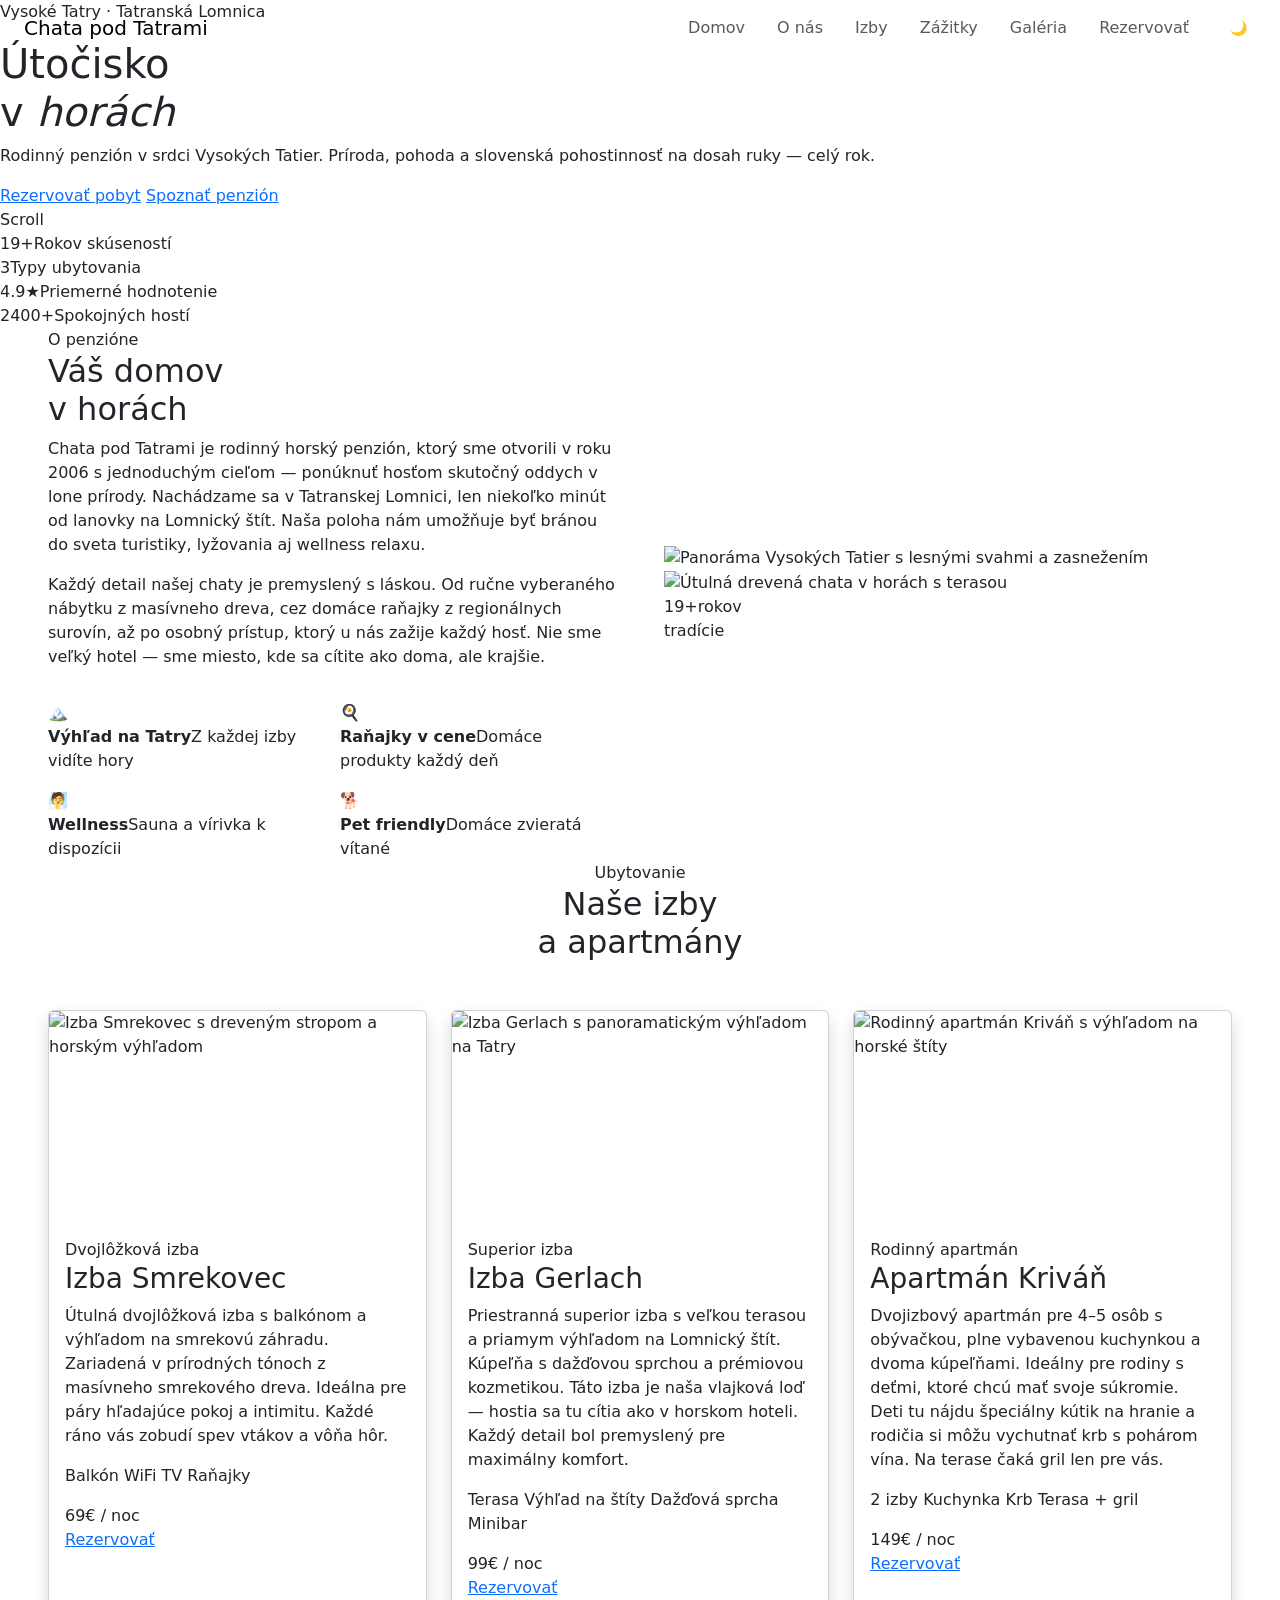
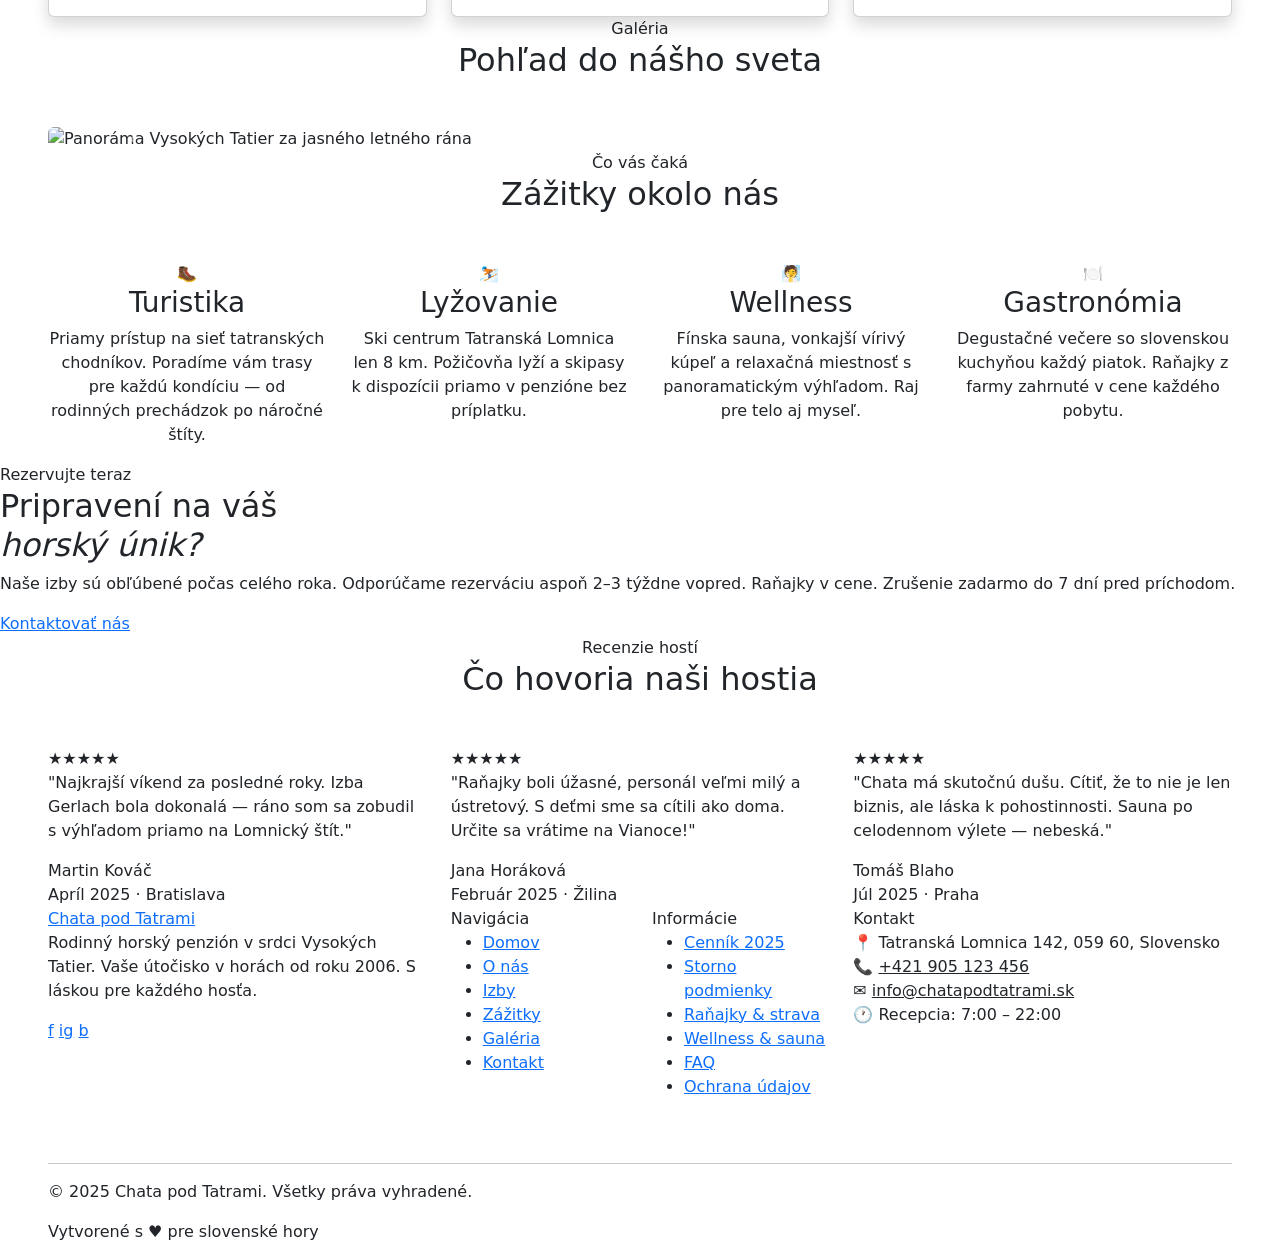
==== index.html @ e2a48be5 "Add files via upload" ====
<!DOCTYPE html>
<html lang="sk">
<head>
  <meta charset="UTF-8">
  <meta name="viewport" content="width=device-width, initial-scale=1.0">
  <meta name="description" content="Chata pod Tatrami — rodinný horský penzión v Tatranskej Lomnici. Ubytovanie, wellness a nezabudnuteľné zážitky v Vysokých Tatrách.">
  <title>Chata pod Tatrami — Horský penzión</title>

  <!-- Bootstrap 5 -->
  <link href="https://cdn.jsdelivr.net/npm/bootstrap@5.3.3/dist/css/bootstrap.min.css" rel="stylesheet">
  <!-- Google Fonts -->
  <link href="https://fonts.googleapis.com/css2?family=Cormorant+Garamond:ital,wght@0,300;0,400;0,600;1,300;1,400&family=Jost:wght@300;400;500&display=swap" rel="stylesheet">
  <!-- Custom CSS -->
  <link rel="stylesheet" href="assets/css/style.css">
</head>
<body>

<!-- ========== NAVBAR ========== -->
<nav class="navbar navbar-expand-lg fixed-top custom-navbar">
  <div class="container-fluid px-4">
    <a class="navbar-brand nav-logo" href="index.html">Chata <span>pod Tatrami</span></a>
    <button class="navbar-toggler border-0" type="button" data-bs-toggle="collapse" data-bs-target="#mainNav" aria-controls="mainNav" aria-expanded="false" aria-label="Prepnúť navigáciu">
      <span class="navbar-toggler-icon"></span>
    </button>
    <div class="collapse navbar-collapse" id="mainNav">
      <ul class="navbar-nav ms-auto align-items-lg-center gap-lg-3">
        <li class="nav-item"><a class="nav-link" href="index.html">Domov</a></li>
        <li class="nav-item"><a class="nav-link" href="o-nas.html">O nás</a></li>
        <li class="nav-item"><a class="nav-link" href="index.html#izby">Izby</a></li>
        <li class="nav-item"><a class="nav-link" href="index.html#zazitky">Zážitky</a></li>
        <li class="nav-item"><a class="nav-link" href="index.html#galeria">Galéria</a></li>
        <li class="nav-item"><a class="nav-link nav-cta" href="kontakt.html">Rezervovať</a></li>
        <!-- Dark mode toggle -->
        <li class="nav-item">
          <button class="btn btn-sm dark-toggle ms-2" id="darkModeBtn" aria-label="Prepnúť tmavý režim">🌙</button>
        </li>
      </ul>
    </div>
  </div>
</nav>

<!-- ========== HERO ========== -->
<header class="hero" id="domov">
  <div class="hero-bg"></div>
  <div class="hero-content">
    <p class="hero-eyebrow">Vysoké Tatry · Tatranská Lomnica</p>
    <h1>Útočisko<br>v <em>horách</em></h1>
    <p class="hero-desc">Rodinný penzión v srdci Vysokých Tatier. Príroda, pohoda a slovenská pohostinnosť na dosah ruky — celý rok.</p>
    <div class="hero-buttons">
      <a href="kontakt.html" class="btn-primary">Rezervovať pobyt</a>
      <a href="o-nas.html" class="btn-outline">Spoznať penzión</a>
    </div>
  </div>
  <div class="hero-scroll-indicator">
    <div class="scroll-line"></div>
    <span>Scroll</span>
  </div>
</header>

<!-- ========== STATS STRIP ========== -->
<div class="stats-strip">
  <div class="stat-item"><span class="stat-number">19+</span><span class="stat-label">Rokov skúseností</span></div>
  <div class="stat-item"><span class="stat-number">3</span><span class="stat-label">Typy ubytovania</span></div>
  <div class="stat-item"><span class="stat-number">4.9★</span><span class="stat-label">Priemerné hodnotenie</span></div>
  <div class="stat-item"><span class="stat-number">2400+</span><span class="stat-label">Spokojných hostí</span></div>
</div>

<!-- ========== O TÉME ========== -->
<section class="section" id="o-nas">
  <div class="container-fluid px-lg-5">
    <div class="row align-items-center g-5">
      <div class="col-12 col-md-6">
        <div class="about-text">
          <span class="section-tag">O penzióne</span>
          <h2 class="section-title">Váš domov<br>v horách</h2>
          <p>Chata pod Tatrami je rodinný horský penzión, ktorý sme otvorili v roku 2006 s jednoduchým cieľom — ponúknuť hosťom skutočný oddych v lone prírody. Nachádzame sa v Tatranskej Lomnici, len niekoľko minút od lanovky na Lomnický štít. Naša poloha nám umožňuje byť bránou do sveta turistiky, lyžovania aj wellness relaxu.</p>
          <p>Každý detail našej chaty je premyslený s láskou. Od ručne vyberaného nábytku z masívneho dreva, cez domáce raňajky z regionálnych surovín, až po osobný prístup, ktorý u nás zažije každý hosť. Nie sme veľký hotel — sme miesto, kde sa cítite ako doma, ale krajšie.</p>
          <div class="about-features row g-3 mt-2">
            <div class="col-6">
              <div class="feature-item">
                <div class="feature-icon">🏔️</div>
                <div class="feature-label"><strong>Výhľad na Tatry</strong>Z každej izby vidíte hory</div>
              </div>
            </div>
            <div class="col-6">
              <div class="feature-item">
                <div class="feature-icon">🍳</div>
                <div class="feature-label"><strong>Raňajky v cene</strong>Domáce produkty každý deň</div>
              </div>
            </div>
            <div class="col-6">
              <div class="feature-item">
                <div class="feature-icon">🧖</div>
                <div class="feature-label"><strong>Wellness</strong>Sauna a vírivka k dispozícii</div>
              </div>
            </div>
            <div class="col-6">
              <div class="feature-item">
                <div class="feature-icon">🐕</div>
                <div class="feature-label"><strong>Pet friendly</strong>Domáce zvieratá vítané</div>
              </div>
            </div>
          </div>
        </div>
      </div>
      <div class="col-12 col-md-6">
        <div class="about-images">
          <img class="img-main" src="https://images.unsplash.com/photo-1476514525535-07fb3b4ae5f1?w=800&q=80" alt="Panoráma Vysokých Tatier s lesnými svahmi a zasnežením">
          <img class="img-accent" src="https://images.unsplash.com/photo-1520250497591-112f2f40a3f4?w=500&q=80" alt="Útulná drevená chata v horách s terasou">
          <div class="img-badge"><span class="badge-num">19+</span><span class="badge-text">rokov<br>tradície</span></div>
        </div>
      </div>
    </div>
  </div>
</section>

<!-- ========== KARTY — IZBY (Bootstrap Grid + ratio-16x9) ========== -->
<section class="section bg-cream" id="izby">
  <div class="container-fluid px-lg-5">
    <div class="rooms-header text-center mb-5">
      <span class="section-tag">Ubytovanie</span>
      <h2 class="section-title">Naše izby<br>a apartmány</h2>
    </div>
    <div class="row g-4">

      <!-- Karta 1 -->
      <div class="col-12 col-md-6 col-lg-4">
        <div class="card room-card shadow h-100">
          <div class="ratio ratio-16x9">
            <img src="https://images.unsplash.com/photo-1470770903676-69b98201ea1c?w=800&q=80" class="card-img-top object-fit-cover" alt="Izba Smrekovec s dreveným stropom a horským výhľadom">
          </div>
          <div class="card-body room-info">
            <span class="room-type">Dvojlôžková izba</span>
            <h3 class="room-name">Izba Smrekovec</h3>
            <p class="card-text room-desc">Útulná dvojlôžková izba s balkónom a výhľadom na smrekovú záhradu. Zariadená v prírodných tónoch z masívneho smrekového dreva. Ideálna pre páry hľadajúce pokoj a intimitu. Každé ráno vás zobudí spev vtákov a vôňa hôr.</p>
            <div class="room-amenities mb-3">
              <span class="amenity-tag">Balkón</span>
              <span class="amenity-tag">WiFi</span>
              <span class="amenity-tag">TV</span>
              <span class="amenity-tag">Raňajky</span>
            </div>
            <div class="room-footer">
              <div class="room-price">69€ <span>/ noc</span></div>
              <a href="kontakt.html" class="room-btn">Rezervovať</a>
            </div>
          </div>
        </div>
      </div>

      <!-- Karta 2 -->
      <div class="col-12 col-md-6 col-lg-4">
        <div class="card room-card shadow h-100">
          <div class="ratio ratio-16x9">
            <img src="https://images.unsplash.com/photo-1455587734955-081b22074882?w=800&q=80" class="card-img-top object-fit-cover" alt="Izba Gerlach s panoramatickým výhľadom na Tatry">
          </div>
          <div class="card-body room-info">
            <span class="room-type">Superior izba</span>
            <h3 class="room-name">Izba Gerlach</h3>
            <p class="card-text room-desc">Priestranná superior izba s veľkou terasou a priamym výhľadom na Lomnický štít. Kúpeľňa s dažďovou sprchou a prémiovou kozmetikou. Táto izba je naša vlajková loď — hostia sa tu cítia ako v horskom hoteli. Každý detail bol premyslený pre maximálny komfort.</p>
            <div class="room-amenities mb-3">
              <span class="amenity-tag">Terasa</span>
              <span class="amenity-tag">Výhľad na štíty</span>
              <span class="amenity-tag">Dažďová sprcha</span>
              <span class="amenity-tag">Minibar</span>
            </div>
            <div class="room-footer">
              <div class="room-price">99€ <span>/ noc</span></div>
              <a href="kontakt.html" class="room-btn">Rezervovať</a>
            </div>
          </div>
        </div>
      </div>

      <!-- Karta 3 -->
      <div class="col-12 col-md-6 col-lg-4">
        <div class="card room-card shadow h-100">
          <div class="ratio ratio-16x9">
            <img src="https://images.unsplash.com/photo-1449158743715-0a90ebb6d2d8?w=800&q=80" class="card-img-top object-fit-cover" alt="Rodinný apartmán Kriváň s výhľadom na horské štíty">
          </div>
          <div class="card-body room-info">
            <span class="room-type">Rodinný apartmán</span>
            <h3 class="room-name">Apartmán Kriváň</h3>
            <p class="card-text room-desc">Dvojizbový apartmán pre 4–5 osôb s obývačkou, plne vybavenou kuchynkou a dvoma kúpeľňami. Ideálny pre rodiny s deťmi, ktoré chcú mať svoje súkromie. Deti tu nájdu špeciálny kútik na hranie a rodičia si môžu vychutnať krb s pohárom vína. Na terase čaká gril len pre vás.</p>
            <div class="room-amenities mb-3">
              <span class="amenity-tag">2 izby</span>
              <span class="amenity-tag">Kuchynka</span>
              <span class="amenity-tag">Krb</span>
              <span class="amenity-tag">Terasa + gril</span>
            </div>
            <div class="room-footer">
              <div class="room-price">149€ <span>/ noc</span></div>
              <a href="kontakt.html" class="room-btn">Rezervovať</a>
            </div>
          </div>
        </div>
      </div>

    </div>
  </div>
</section>

<!-- ========== CAROUSEL — GALÉRIA ========== -->
<section class="section bg-pine" id="galeria">
  <div class="container-fluid px-lg-5">
    <div class="text-center mb-5">
      <span class="section-tag" style="color:var(--gold);">Galéria</span>
      <h2 class="section-title" style="color:var(--cream);">Pohľad do nášho sveta</h2>
    </div>
    <div id="mainCarousel" class="carousel slide carousel-fade" data-bs-ride="carousel">
      <div class="carousel-indicators">
        <button type="button" data-bs-target="#mainCarousel" data-bs-slide-to="0" class="active" aria-current="true" aria-label="Snímka 1"></button>
        <button type="button" data-bs-target="#mainCarousel" data-bs-slide-to="1" aria-label="Snímka 2"></button>
        <button type="button" data-bs-target="#mainCarousel" data-bs-slide-to="2" aria-label="Snímka 3"></button>
        <button type="button" data-bs-target="#mainCarousel" data-bs-slide-to="3" aria-label="Snímka 4"></button>
        <button type="button" data-bs-target="#mainCarousel" data-bs-slide-to="4" aria-label="Snímka 5"></button>
      </div>
      <div class="carousel-inner rounded-2">
        <div class="carousel-item active">
          <img src="https://images.unsplash.com/photo-1476514525535-07fb3b4ae5f1?w=1400&q=85" class="d-block w-100 carousel-img" alt="Panoráma Vysokých Tatier za jasného letného rána">
          <div class="carousel-caption d-none d-md-block">
            <h5>Panoráma Vysokých Tatier</h5>
            <p>Výhľad priamo z nášho penziónu</p>
          </div>
        </div>
        <div class="carousel-item">
          <img src="https://images.unsplash.com/photo-1520250497591-112f2f40a3f4?w=1400&q=85" class="d-block w-100 carousel-img" alt="Útulná horská chata s drevenou terasou a výhľadom">
          <div class="carousel-caption d-none d-md-block">
            <h5>Naše izby</h5>
            <p>Každá izba je originál</p>
          </div>
        </div>
        <div class="carousel-item">
          <img src="https://images.unsplash.com/photo-1414235077428-338989a2e8c0?w=1400&q=85" class="d-block w-100 carousel-img" alt="Domáce raňajky z čerstvých regionálnych surovín">
          <div class="carousel-caption d-none d-md-block">
            <h5>Domáca kuchyňa</h5>
            <p>Raňajky z farmy každý deň</p>
          </div>
        </div>
        <div class="carousel-item">
          <img src="https://images.unsplash.com/photo-1464822759023-fed622ff2c3b?w=1400&q=85" class="d-block w-100 carousel-img" alt="Horské tatranské štíty pokryté snehom">
          <div class="carousel-caption d-none d-md-block">
            <h5>Okolie penziónu</h5>
            <p>Tatranská príroda na dosah</p>
          </div>
        </div>
        <div class="carousel-item">
          <img src="https://images.unsplash.com/photo-1551882547-ff40c63fe5fa?w=1400&q=85" class="d-block w-100 carousel-img" alt="Zasnežené tatranské štíty v zimnom období">
          <div class="carousel-caption d-none d-md-block">
            <h5>Zimná sezóna</h5>
            <p>Lyžovanie, sauna a relax</p>
          </div>
        </div>
      </div>
      <button class="carousel-control-prev" type="button" data-bs-target="#mainCarousel" data-bs-slide="prev">
        <span class="carousel-control-prev-icon" aria-hidden="true"></span>
        <span class="visually-hidden">Predchádzajúca</span>
      </button>
      <button class="carousel-control-next" type="button" data-bs-target="#mainCarousel" data-bs-slide="next">
        <span class="carousel-control-next-icon" aria-hidden="true"></span>
        <span class="visually-hidden">Nasledujúca</span>
      </button>
    </div>
  </div>
</section>

<!-- ========== ZÁŽITKY ========== -->
<section class="section" id="zazitky">
  <div class="container-fluid px-lg-5">
    <div class="exp-intro text-center mb-5">
      <span class="section-tag">Čo vás čaká</span>
      <h2 class="section-title">Zážitky okolo nás</h2>
    </div>
    <div class="row g-4">
      <div class="col-12 col-sm-6 col-lg-3">
        <div class="exp-card text-center h-100">
          <span class="exp-icon">🥾</span>
          <h3 class="exp-title">Turistika</h3>
          <p class="exp-text">Priamy prístup na sieť tatranských chodníkov. Poradíme vám trasy pre každú kondíciu — od rodinných prechádzok po náročné štíty.</p>
        </div>
      </div>
      <div class="col-12 col-sm-6 col-lg-3">
        <div class="exp-card text-center h-100">
          <span class="exp-icon">⛷️</span>
          <h3 class="exp-title">Lyžovanie</h3>
          <p class="exp-text">Ski centrum Tatranská Lomnica len 8 km. Požičovňa lyží a skipasy k dispozícii priamo v penzióne bez príplatku.</p>
        </div>
      </div>
      <div class="col-12 col-sm-6 col-lg-3">
        <div class="exp-card text-center h-100">
          <span class="exp-icon">🧖</span>
          <h3 class="exp-title">Wellness</h3>
          <p class="exp-text">Fínska sauna, vonkajší vírivý kúpeľ a relaxačná miestnosť s panoramatickým výhľadom. Raj pre telo aj myseľ.</p>
        </div>
      </div>
      <div class="col-12 col-sm-6 col-lg-3">
        <div class="exp-card text-center h-100">
          <span class="exp-icon">🍽️</span>
          <h3 class="exp-title">Gastronómia</h3>
          <p class="exp-text">Degustačné večere so slovenskou kuchyňou každý piatok. Raňajky z farmy zahrnuté v cene každého pobytu.</p>
        </div>
      </div>
    </div>
  </div>
</section>

<!-- ========== CALL TO ACTION ========== -->
<section class="cta-section">
  <div class="cta-content">
    <span class="section-tag" style="color:var(--gold);">Rezervujte teraz</span>
    <h2>Pripravení na váš<br><em>horský únik?</em></h2>
    <p>Naše izby sú obľúbené počas celého roka. Odporúčame rezerváciu aspoň 2–3 týždne vopred. Raňajky v cene. Zrušenie zadarmo do 7 dní pred príchodom.</p>
    <a href="kontakt.html" class="btn-primary mt-3">Kontaktovať nás</a>
  </div>
</section>

<!-- ========== RECENZIE ========== -->
<section class="section bg-cream" id="recenzie">
  <div class="container-fluid px-lg-5">
    <div class="text-center mb-5">
      <span class="section-tag">Recenzie hostí</span>
      <h2 class="section-title">Čo hovoria naši hostia</h2>
    </div>
    <div class="row g-4">
      <div class="col-12 col-md-4">
        <div class="testi-card h-100">
          <div class="testi-stars">★★★★★</div>
          <p class="testi-text">"Najkrajší víkend za posledné roky. Izba Gerlach bola dokonalá — ráno som sa zobudil s výhľadom priamo na Lomnický štít."</p>
          <div class="testi-author">Martin Kováč</div>
          <div class="testi-meta">Apríl 2025 · Bratislava</div>
        </div>
      </div>
      <div class="col-12 col-md-4">
        <div class="testi-card h-100">
          <div class="testi-stars">★★★★★</div>
          <p class="testi-text">"Raňajky boli úžasné, personál veľmi milý a ústretový. S deťmi sme sa cítili ako doma. Určite sa vrátime na Vianoce!"</p>
          <div class="testi-author">Jana Horáková</div>
          <div class="testi-meta">Február 2025 · Žilina</div>
        </div>
      </div>
      <div class="col-12 col-md-4">
        <div class="testi-card h-100">
          <div class="testi-stars">★★★★★</div>
          <p class="testi-text">"Chata má skutočnú dušu. Cítiť, že to nie je len biznis, ale láska k pohostinnosti. Sauna po celodennom výlete — nebeská."</p>
          <div class="testi-author">Tomáš Blaho</div>
          <div class="testi-meta">Júl 2025 · Praha</div>
        </div>
      </div>
    </div>
  </div>
</section>

<!-- ========== FOOTER ========== -->
<footer>
  <div class="container-fluid px-lg-5">
    <div class="row g-4 mb-5">
      <div class="col-12 col-lg-4">
        <a href="index.html" class="footer-logo">Chata <span>pod Tatrami</span></a>
        <p class="footer-desc">Rodinný horský penzión v srdci Vysokých Tatier. Vaše útočisko v horách od roku 2006. S láskou pre každého hosťa.</p>
        <div class="footer-social">
          <a href="#" class="social-btn" title="Facebook" aria-label="Facebook">f</a>
          <a href="#" class="social-btn" title="Instagram" aria-label="Instagram">ig</a>
          <a href="#" class="social-btn" title="Booking.com" aria-label="Booking.com">b</a>
        </div>
      </div>
      <div class="col-6 col-lg-2">
        <span class="footer-heading">Navigácia</span>
        <ul class="footer-links">
          <li><a href="index.html">Domov</a></li>
          <li><a href="o-nas.html">O nás</a></li>
          <li><a href="index.html#izby">Izby</a></li>
          <li><a href="index.html#zazitky">Zážitky</a></li>
          <li><a href="index.html#galeria">Galéria</a></li>
          <li><a href="kontakt.html">Kontakt</a></li>
        </ul>
      </div>
      <div class="col-6 col-lg-2">
        <span class="footer-heading">Informácie</span>
        <ul class="footer-links">
          <li><a href="#">Cenník 2025</a></li>
          <li><a href="#">Storno podmienky</a></li>
          <li><a href="#">Raňajky & strava</a></li>
          <li><a href="#">Wellness & sauna</a></li>
          <li><a href="o-nas.html#faq">FAQ</a></li>
          <li><a href="#">Ochrana údajov</a></li>
        </ul>
      </div>
      <div class="col-12 col-lg-4">
        <span class="footer-heading">Kontakt</span>
        <div class="footer-contact-item">📍 Tatranská Lomnica 142, 059 60, Slovensko</div>
        <div class="footer-contact-item">📞 <a href="tel:+421905123456" style="color:inherit;">+421 905 123 456</a></div>
        <div class="footer-contact-item">✉️ <a href="mailto:info@chatapodtatrami.sk" style="color:inherit;">info@chatapodtatrami.sk</a></div>
        <div class="footer-contact-item">🕐 Recepcia: 7:00 – 22:00</div>
      </div>
    </div>
    <hr class="footer-divider">
    <div class="footer-bottom">
      <p class="footer-copy">© 2025 Chata pod Tatrami. Všetky práva vyhradené.</p>
      <p class="footer-copy">Vytvorené s ♥ pre slovenské hory</p>
    </div>
  </div>
</footer>

<!-- Bootstrap JS -->
<script src="https://cdn.jsdelivr.net/npm/bootstrap@5.3.3/dist/js/bootstrap.bundle.min.js"></script>
<!-- Custom JS -->
<script src="assets/js/script.js"></script>
</body>
</html>
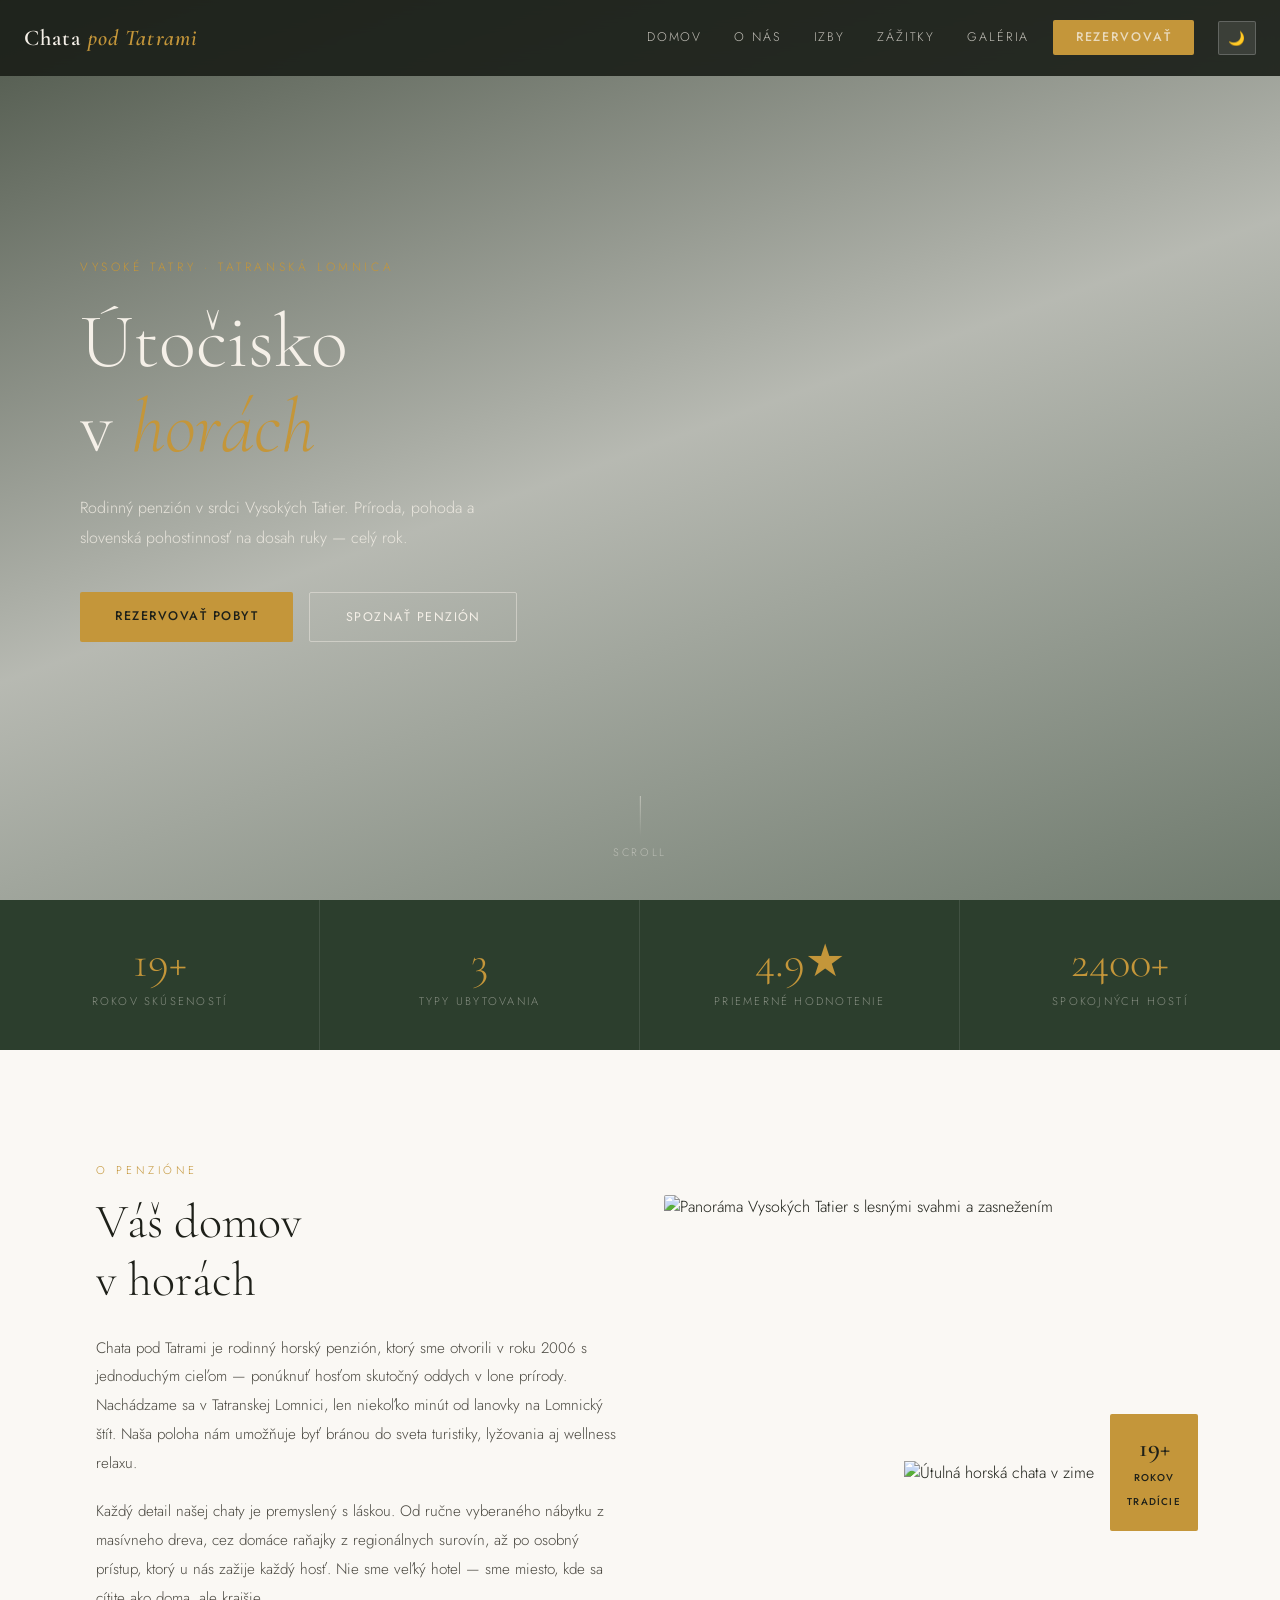
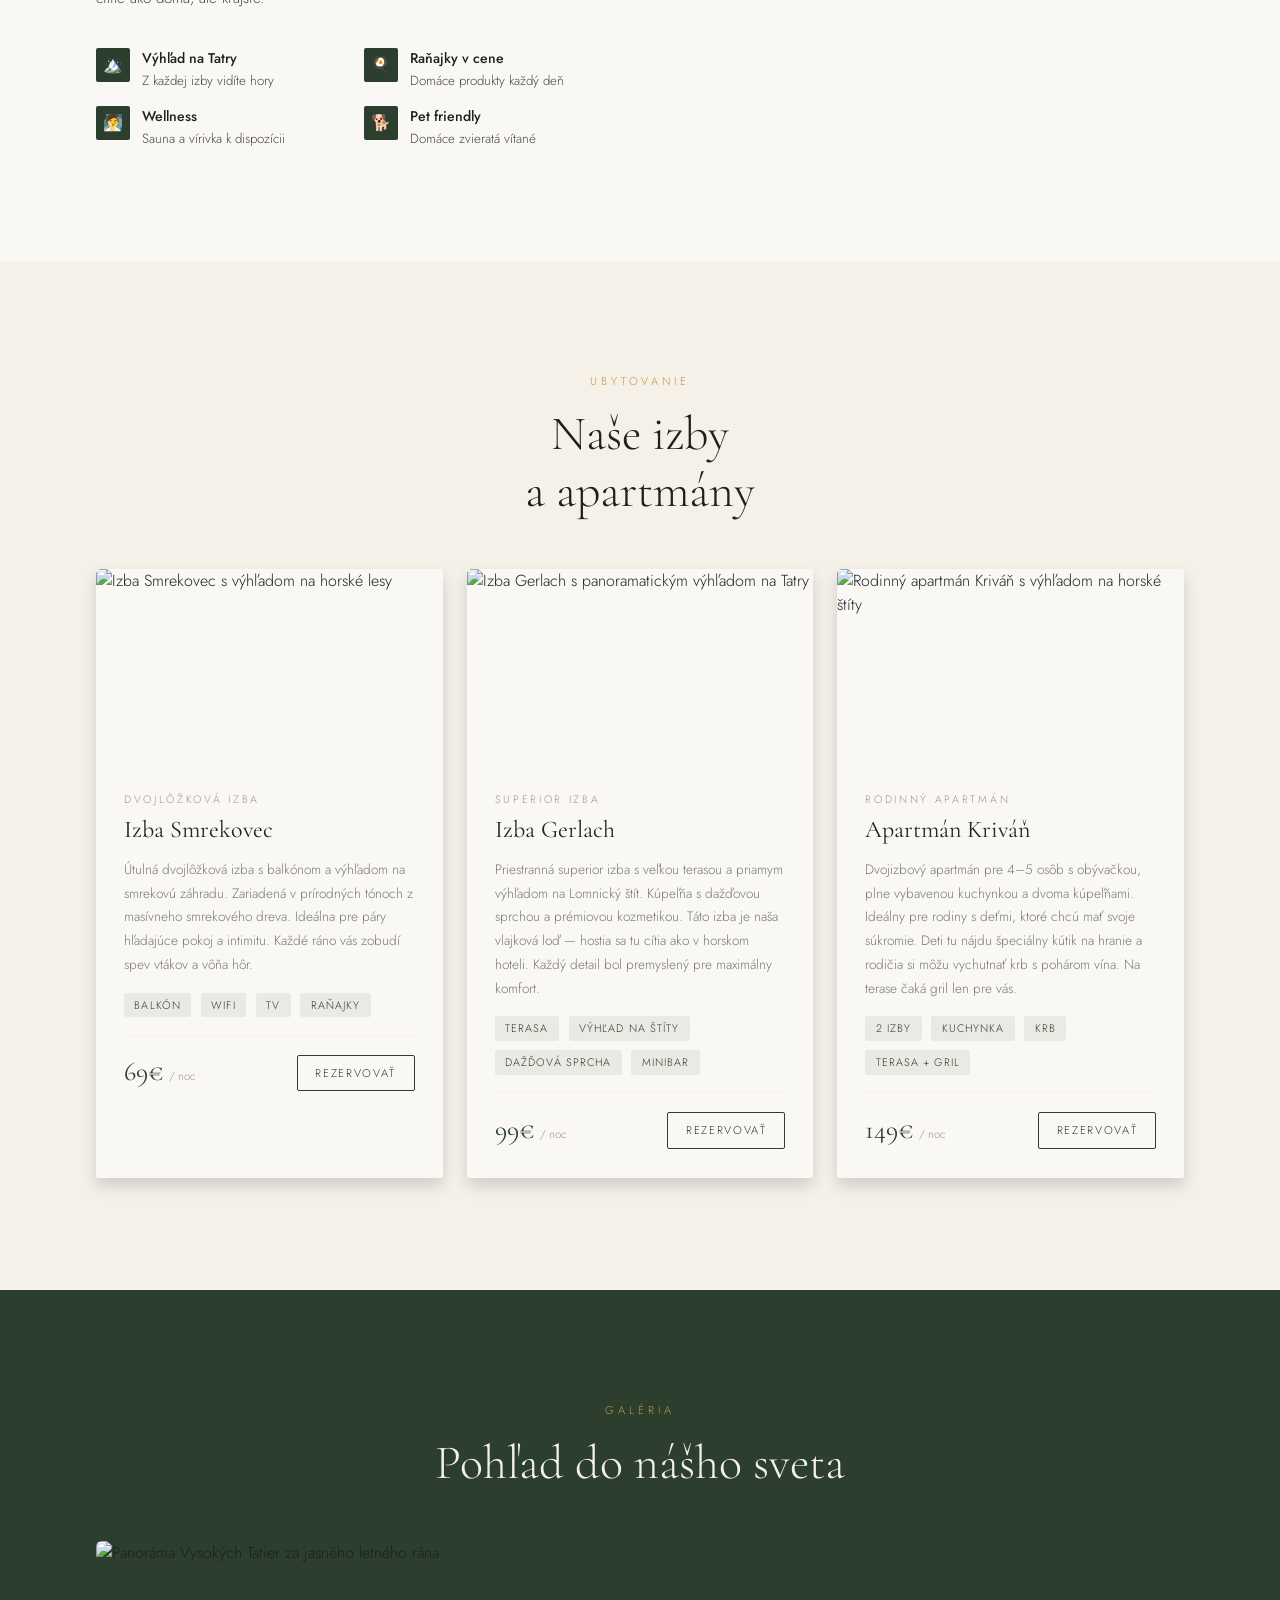
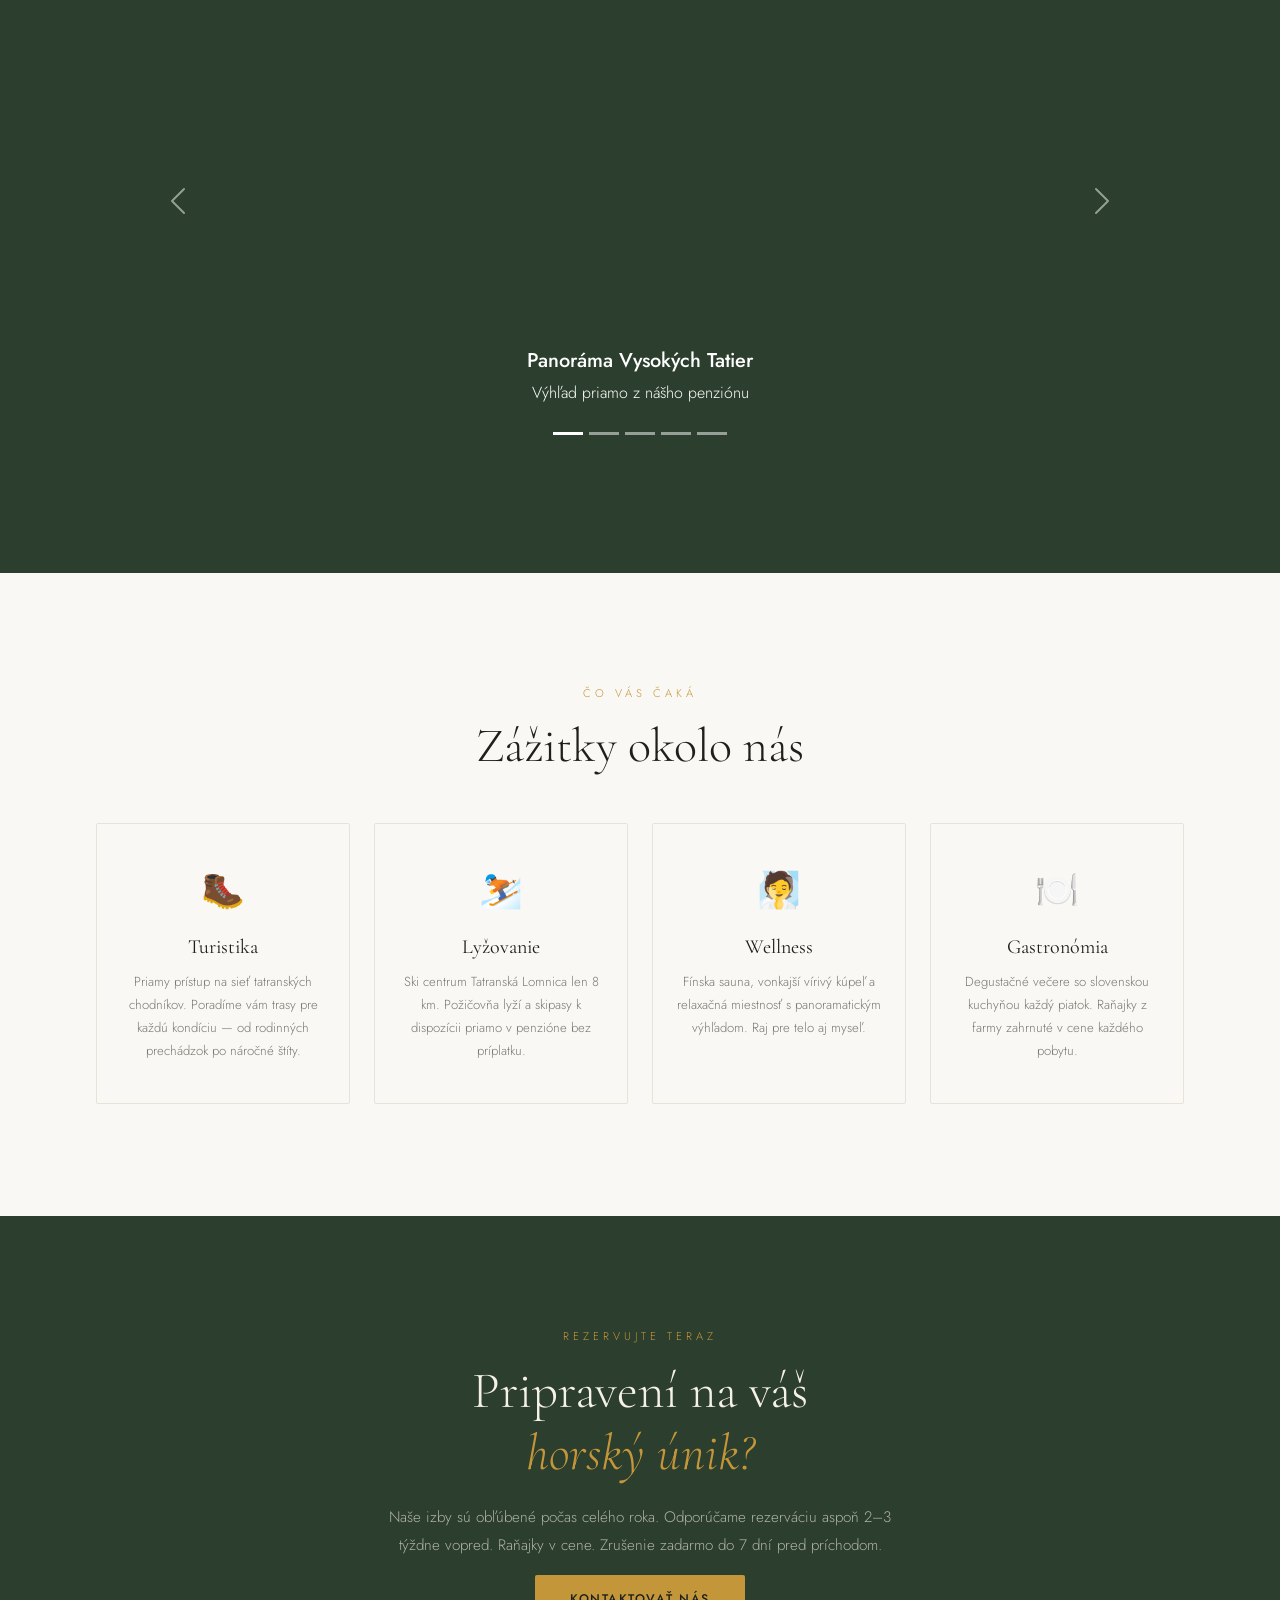
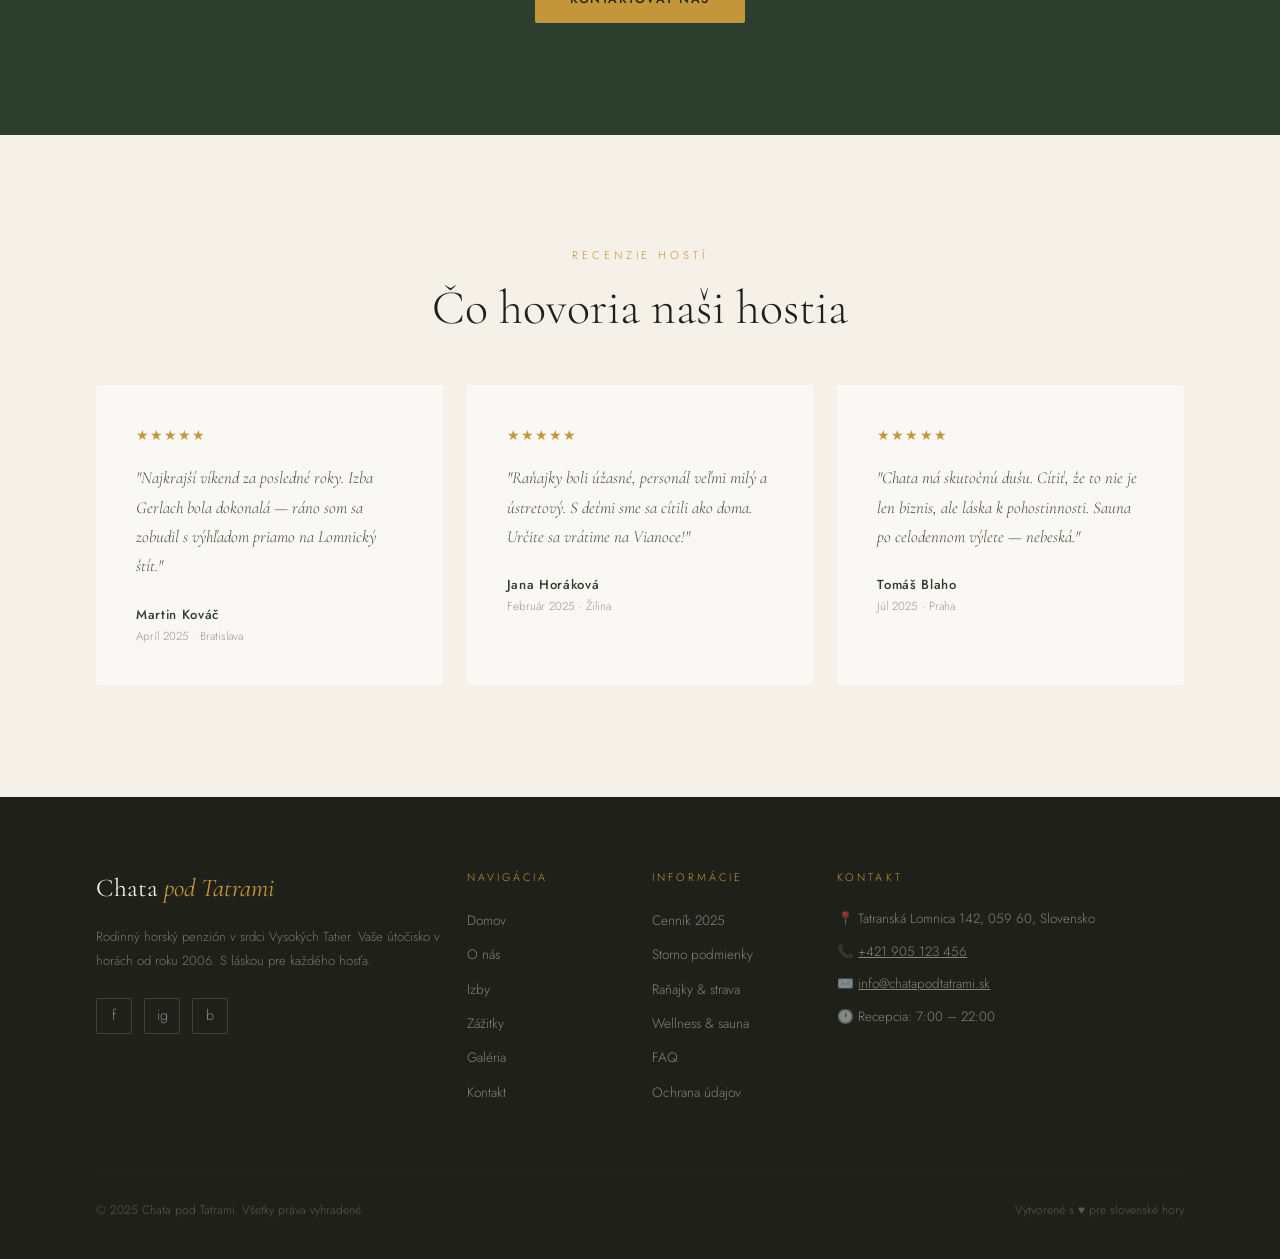
==== commit a79ee0ea: "Add files via upload" ====
--- a/index.html
+++ b/index.html
@@ -105,8 +105,8 @@
       </div>
       <div class="col-12 col-md-6">
         <div class="about-images">
-          <img class="img-main" src="https://images.unsplash.com/photo-1476514525535-07fb3b4ae5f1?w=800&q=80" alt="Panoráma Vysokých Tatier s lesnými svahmi a zasnežením">
-          <img class="img-accent" src="https://images.unsplash.com/photo-1520250497591-112f2f40a3f4?w=500&q=80" alt="Útulná drevená chata v horách s terasou">
+          <img class="img-main" src="https://images.unsplash.com/photo-1501854140801-50d01698950b?w=800&q=80" alt="Panoráma Vysokých Tatier s lesnými svahmi a zasnežením">
+          <img class="img-accent" src="https://images.unsplash.com/photo-1542314831-068cd1dbfeeb?w=500&q=80" alt="Útulná horská chata v zime">
           <div class="img-badge"><span class="badge-num">19+</span><span class="badge-text">rokov<br>tradície</span></div>
         </div>
       </div>
@@ -127,7 +127,7 @@
       <div class="col-12 col-md-6 col-lg-4">
         <div class="card room-card shadow h-100">
           <div class="ratio ratio-16x9">
-            <img src="https://images.unsplash.com/photo-1470770903676-69b98201ea1c?w=800&q=80" class="card-img-top object-fit-cover" alt="Izba Smrekovec s dreveným stropom a horským výhľadom">
+            <img src="https://images.unsplash.com/photo-1501854140801-50d01698950b?w=800&q=80" class="card-img-top object-fit-cover" alt="Izba Smrekovec s výhľadom na horské lesy">
           </div>
           <div class="card-body room-info">
             <span class="room-type">Dvojlôžková izba</span>
--- a/assets/css/style.css
+++ b/assets/css/style.css
@@ -0,0 +1,1138 @@
+/* ============================================================
+   Chata pod Tatrami — Vlastný CSS štýl
+   Autor: Školský projekt
+   Popis: Doplnkový štýl k Bootstrap 5
+   ============================================================ */
+
+/* ---- CSS PREMENNÉ (vlastná farebná schéma) ---- */
+:root {
+  --pine: #2C3E2D;
+  --pine-light: #3D5C3E;
+  --bark: #7A5C3E;
+  --cream: #F5F0E8;
+  --warm-white: #FAF8F4;
+  --stone: #9E9589;
+  --gold: #C4963A;
+  --text-dark: #1E2019;
+  --text-mid: #4A4840;
+  --text-light: #7A7870;
+
+  /* Bootstrap override */
+  --bs-primary: #2C3E2D;
+  --bs-primary-rgb: 44, 62, 45;
+}
+
+/* ---- DARK MODE PREMENNÉ ---- */
+body.dark-mode {
+  --warm-white: #1A1E1A;
+  --cream: #232820;
+  --text-dark: #F0EDE6;
+  --text-mid: #C8C5BE;
+  --text-light: #9A9790;
+  background-color: var(--warm-white);
+  color: var(--text-dark);
+}
+
+body.dark-mode .testi-card,
+body.dark-mode .room-card {
+  background: #2a2f2a;
+  border-color: #3a3f3a;
+}
+
+body.dark-mode .exp-card {
+  border-color: #3a3f3a;
+  background: #232820;
+}
+
+body.dark-mode .about-fig-img,
+body.dark-mode .img-main,
+body.dark-mode .img-accent {
+  filter: brightness(0.9);
+}
+
+/* ---- BASE ---- */
+*, *::before, *::after { box-sizing: border-box; }
+
+html { scroll-behavior: smooth; }
+
+body {
+  font-family: 'Jost', sans-serif;
+  background: var(--warm-white);
+  color: var(--text-dark);
+  font-weight: 300;
+  overflow-x: hidden;
+  transition: background 0.3s, color 0.3s;
+}
+
+/* ============================================================
+   NAVBAR
+   ============================================================ */
+.custom-navbar {
+  background: rgba(28, 32, 25, 0.92);
+  backdrop-filter: blur(14px);
+  -webkit-backdrop-filter: blur(14px);
+  padding: 1rem 0;
+  transition: background 0.3s;
+}
+
+.nav-logo {
+  font-family: 'Cormorant Garamond', serif;
+  font-size: 1.4rem;
+  font-weight: 600;
+  color: var(--cream) !important;
+  letter-spacing: 0.05em;
+  text-decoration: none;
+}
+
+.nav-logo span { color: var(--gold); font-style: italic; }
+
+.custom-navbar .nav-link {
+  color: rgba(245, 240, 232, 0.75) !important;
+  font-size: 0.78rem;
+  letter-spacing: 0.15em;
+  text-transform: uppercase;
+  transition: color 0.3s;
+}
+
+.custom-navbar .nav-link:hover,
+.custom-navbar .nav-link.active { color: var(--gold) !important; }
+
+.nav-cta {
+  background: var(--gold) !important;
+  color: var(--text-dark) !important;
+  padding: 0.5rem 1.4rem !important;
+  border-radius: 2px;
+  font-weight: 500 !important;
+  transition: background 0.3s !important;
+}
+
+.nav-cta:hover { background: #d4a645 !important; }
+
+/* Hamburger ikona biela */
+.navbar-toggler-icon {
+  background-image: url("data:image/svg+xml,%3csvg xmlns='http://www.w3.org/2000/svg' viewBox='0 0 30 30'%3e%3cpath stroke='rgba%28245,240,232,0.8%29' stroke-linecap='round' stroke-miterlimit='10' stroke-width='2' d='M4 7h22M4 15h22M4 23h22'/%3e%3c/svg%3e");
+}
+
+/* Dark mode toggle tlačidlo */
+.dark-toggle {
+  background: rgba(255,255,255,0.1);
+  border: 1px solid rgba(255,255,255,0.2);
+  color: var(--cream);
+  border-radius: 2px;
+  font-size: 0.85rem;
+  padding: 0.35rem 0.6rem;
+  transition: background 0.3s;
+  cursor: pointer;
+}
+
+.dark-toggle:hover { background: rgba(255,255,255,0.2); }
+
+/* ============================================================
+   HERO
+   ============================================================ */
+.hero {
+  height: 100vh;
+  min-height: 600px;
+  position: relative;
+  display: flex;
+  align-items: center;
+  overflow: hidden;
+}
+
+.hero-bg {
+  position: absolute;
+  inset: 0;
+  background:
+    linear-gradient(160deg, rgba(28,40,25,0.78) 0%, rgba(28,40,25,0.3) 50%, rgba(44,62,45,0.68) 100%),
+    url('https://images.unsplash.com/photo-1476514525535-07fb3b4ae5f1?w=1600&q=85') center/cover no-repeat;
+  animation: heroZoom 18s ease-in-out infinite alternate;
+}
+
+@keyframes heroZoom {
+  from { transform: scale(1); }
+  to   { transform: scale(1.06); }
+}
+
+.hero-content {
+  position: relative;
+  z-index: 2;
+  padding: 0 5rem;
+  max-width: 700px;
+}
+
+.hero-eyebrow {
+  font-size: 0.75rem;
+  letter-spacing: 0.3em;
+  text-transform: uppercase;
+  color: var(--gold);
+  margin-bottom: 1.5rem;
+  display: block;
+  opacity: 0;
+  animation: fadeUp 0.8s 0.2s forwards;
+}
+
+.hero h1 {
+  font-family: 'Cormorant Garamond', serif;
+  font-size: clamp(2.8rem, 6vw, 4.8rem);
+  font-weight: 300;
+  color: var(--cream);
+  line-height: 1.1;
+  margin-bottom: 1.5rem;
+  opacity: 0;
+  animation: fadeUp 0.8s 0.4s forwards;
+}
+
+.hero h1 em { font-style: italic; color: var(--gold); }
+
+.hero-desc {
+  font-size: 1rem;
+  line-height: 1.85;
+  color: rgba(245, 240, 232, 0.82);
+  max-width: 440px;
+  margin-bottom: 2.5rem;
+  opacity: 0;
+  animation: fadeUp 0.8s 0.6s forwards;
+}
+
+.hero-buttons {
+  display: flex;
+  gap: 1rem;
+  flex-wrap: wrap;
+  opacity: 0;
+  animation: fadeUp 0.8s 0.8s forwards;
+}
+
+.hero-scroll-indicator {
+  position: absolute;
+  bottom: 2.5rem;
+  left: 50%;
+  transform: translateX(-50%);
+  display: flex;
+  flex-direction: column;
+  align-items: center;
+  gap: 0.5rem;
+  color: rgba(245,240,232,0.45);
+  font-size: 0.68rem;
+  letter-spacing: 0.25em;
+  text-transform: uppercase;
+  animation: scrollBounce 2s infinite;
+}
+
+.scroll-line {
+  width: 1px;
+  height: 40px;
+  background: linear-gradient(to bottom, rgba(245,240,232,0.5), transparent);
+}
+
+/* PAGE HERO (podstránky) */
+.page-hero {
+  height: 55vh;
+  min-height: 420px;
+  position: relative;
+  display: flex;
+  align-items: center;
+  overflow: hidden;
+}
+
+.page-hero-bg {
+  position: absolute;
+  inset: 0;
+  background-size: cover !important;
+  background-position: center !important;
+}
+
+.page-hero-content {
+  position: relative;
+  z-index: 2;
+  padding: 0 5rem;
+  padding-top: 5rem;
+}
+
+.page-hero-content .hero-eyebrow {
+  animation: fadeUp 0.8s 0.1s forwards;
+}
+.page-hero-content h1 {
+  font-family: 'Cormorant Garamond', serif;
+  font-size: clamp(2.5rem, 5vw, 4rem);
+  font-weight: 300;
+  color: var(--cream);
+  line-height: 1.1;
+  margin-bottom: 1rem;
+  opacity: 0;
+  animation: fadeUp 0.8s 0.3s forwards;
+}
+.page-hero-content h1 em { color: var(--gold); font-style: italic; }
+.page-hero-content .hero-desc {
+  opacity: 0;
+  animation: fadeUp 0.8s 0.5s forwards;
+}
+
+/* ============================================================
+   TLAČIDLÁ
+   ============================================================ */
+.btn-primary {
+  background: var(--gold);
+  color: var(--text-dark);
+  padding: 0.9rem 2.2rem;
+  font-size: 0.78rem;
+  letter-spacing: 0.12em;
+  text-transform: uppercase;
+  font-weight: 500;
+  border: none;
+  cursor: pointer;
+  font-family: 'Jost', sans-serif;
+  border-radius: 2px;
+  transition: background 0.3s, transform 0.2s;
+  text-decoration: none;
+  display: inline-block;
+}
+
+.btn-primary:hover {
+  background: #d4a645;
+  transform: translateY(-2px);
+}
+
+.btn-outline {
+  background: transparent;
+  color: var(--cream);
+  padding: 0.9rem 2.2rem;
+  font-size: 0.78rem;
+  letter-spacing: 0.12em;
+  text-transform: uppercase;
+  font-weight: 400;
+  border: 1px solid rgba(245,240,232,0.45);
+  cursor: pointer;
+  font-family: 'Jost', sans-serif;
+  border-radius: 2px;
+  transition: border-color 0.3s, transform 0.2s;
+  text-decoration: none;
+  display: inline-block;
+}
+
+.btn-outline:hover {
+  border-color: var(--cream);
+  transform: translateY(-2px);
+}
+
+/* ============================================================
+   STATS STRIP
+   ============================================================ */
+.stats-strip {
+  background: var(--pine);
+  display: grid;
+  grid-template-columns: repeat(4, 1fr);
+}
+
+.stat-item {
+  text-align: center;
+  padding: 2.5rem 1rem;
+  border-right: 1px solid rgba(255,255,255,0.1);
+}
+
+.stat-item:last-child { border-right: none; }
+
+.stat-number {
+  font-family: 'Cormorant Garamond', serif;
+  font-size: 2.8rem;
+  font-weight: 300;
+  color: var(--gold);
+  display: block;
+  line-height: 1;
+}
+
+.stat-label {
+  font-size: 0.7rem;
+  letter-spacing: 0.2em;
+  text-transform: uppercase;
+  color: rgba(245,240,232,0.45);
+  margin-top: 0.5rem;
+  display: block;
+}
+
+/* ============================================================
+   SEKCIE
+   ============================================================ */
+.section { padding: 7rem 3rem; }
+
+.section-tag {
+  font-size: 0.7rem;
+  letter-spacing: 0.35em;
+  text-transform: uppercase;
+  color: var(--gold);
+  margin-bottom: 1rem;
+  display: block;
+}
+
+.section-title {
+  font-family: 'Cormorant Garamond', serif;
+  font-size: clamp(2rem, 4vw, 3rem);
+  font-weight: 300;
+  line-height: 1.2;
+  margin-bottom: 1.5rem;
+}
+
+.lead-text {
+  font-size: 1.05rem;
+  line-height: 1.9;
+  color: var(--text-mid);
+  max-width: 600px;
+  margin: 0 auto;
+}
+
+.bg-cream { background: var(--cream); }
+.bg-pine { background: var(--pine); }
+
+/* ============================================================
+   O NÁS — INDEX
+   ============================================================ */
+.about-text p {
+  font-size: 0.95rem;
+  line-height: 1.9;
+  color: var(--text-mid);
+  margin-bottom: 1.2rem;
+}
+
+.feature-item {
+  display: flex;
+  align-items: flex-start;
+  gap: 0.75rem;
+}
+
+.feature-icon {
+  width: 34px;
+  height: 34px;
+  background: var(--pine);
+  border-radius: 2px;
+  display: flex;
+  align-items: center;
+  justify-content: center;
+  flex-shrink: 0;
+  font-size: 1rem;
+}
+
+.feature-label {
+  font-size: 0.83rem;
+  color: var(--text-mid);
+  line-height: 1.5;
+}
+
+.feature-label strong {
+  display: block;
+  color: var(--text-dark);
+  font-weight: 500;
+  font-size: 0.88rem;
+  margin-bottom: 0.1rem;
+}
+
+.about-images {
+  position: relative;
+  height: 520px;
+}
+
+.img-main {
+  position: absolute;
+  top: 0; left: 0;
+  width: 80%;
+  height: 420px;
+  object-fit: cover;
+  border-radius: 2px;
+  display: block;
+}
+
+.img-accent {
+  position: absolute;
+  bottom: 0; right: 0;
+  width: 55%;
+  height: 260px;
+  object-fit: cover;
+  border: 6px solid var(--warm-white);
+  border-radius: 2px;
+  display: block;
+}
+
+.img-badge {
+  position: absolute;
+  top: 42%;
+  right: -14px;
+  background: var(--gold);
+  color: var(--text-dark);
+  padding: 1.2rem 1rem;
+  text-align: center;
+  border-radius: 2px;
+  min-width: 88px;
+  z-index: 2;
+}
+
+.badge-num {
+  font-family: 'Cormorant Garamond', serif;
+  font-size: 1.6rem;
+  font-weight: 600;
+  display: block;
+  line-height: 1.2;
+}
+
+.badge-text {
+  font-size: 0.62rem;
+  letter-spacing: 0.12em;
+  text-transform: uppercase;
+  font-weight: 500;
+}
+
+/* ============================================================
+   KARTY — IZBY
+   ============================================================ */
+.room-card {
+  background: var(--warm-white);
+  border-radius: 2px;
+  overflow: hidden;
+  transition: transform 0.35s ease, box-shadow 0.35s ease;
+  border: none;
+}
+
+.room-card:hover {
+  transform: translateY(-6px);
+  box-shadow: 0 20px 48px rgba(0,0,0,0.12) !important;
+}
+
+.room-info { padding: 1.75rem; }
+
+.room-type {
+  font-size: 0.67rem;
+  letter-spacing: 0.25em;
+  text-transform: uppercase;
+  color: var(--stone);
+  margin-bottom: 0.5rem;
+  display: block;
+}
+
+.room-name {
+  font-family: 'Cormorant Garamond', serif;
+  font-size: 1.5rem;
+  font-weight: 400;
+  margin-bottom: 0.8rem;
+}
+
+.room-desc {
+  font-size: 0.85rem;
+  color: var(--text-light);
+  line-height: 1.75;
+}
+
+.room-amenities { display: flex; gap: 0.6rem; flex-wrap: wrap; }
+
+.amenity-tag {
+  font-size: 0.68rem;
+  letter-spacing: 0.1em;
+  color: var(--pine);
+  background: rgba(44,62,45,0.08);
+  padding: 0.25rem 0.65rem;
+  border-radius: 2px;
+  text-transform: uppercase;
+}
+
+.room-footer {
+  display: flex;
+  justify-content: space-between;
+  align-items: center;
+  border-top: 1px solid var(--cream);
+  padding-top: 1.1rem;
+  margin-top: 1.1rem;
+}
+
+.room-price {
+  font-family: 'Cormorant Garamond', serif;
+  font-size: 1.65rem;
+  font-weight: 400;
+  color: var(--pine);
+}
+
+.room-price span {
+  font-family: 'Jost', sans-serif;
+  font-size: 0.72rem;
+  color: var(--stone);
+  font-weight: 300;
+}
+
+.room-btn {
+  font-size: 0.7rem;
+  letter-spacing: 0.15em;
+  text-transform: uppercase;
+  color: var(--pine);
+  background: none;
+  border: 1px solid var(--pine);
+  padding: 0.55rem 1.1rem;
+  cursor: pointer;
+  font-family: 'Jost', sans-serif;
+  border-radius: 2px;
+  transition: background 0.3s, color 0.3s;
+  text-decoration: none;
+  display: inline-block;
+}
+
+.room-btn:hover { background: var(--pine); color: var(--cream); }
+
+/* ============================================================
+   CAROUSEL
+   ============================================================ */
+.carousel-img {
+  height: 520px;
+  object-fit: cover;
+}
+
+/* ============================================================
+   ZÁŽITKY
+   ============================================================ */
+.exp-card {
+  padding: 2.5rem 1.5rem;
+  border: 1px solid #E8E3D8;
+  border-radius: 2px;
+  transition: border-color 0.3s, transform 0.3s;
+}
+
+.exp-card:hover {
+  border-color: var(--pine);
+  transform: translateY(-4px);
+}
+
+.exp-icon {
+  font-size: 2.2rem;
+  margin-bottom: 1.1rem;
+  display: block;
+}
+
+.exp-title {
+  font-family: 'Cormorant Garamond', serif;
+  font-size: 1.25rem;
+  font-weight: 400;
+  margin-bottom: 0.8rem;
+}
+
+.exp-text {
+  font-size: 0.82rem;
+  color: var(--text-light);
+  line-height: 1.75;
+  margin: 0;
+}
+
+/* ============================================================
+   CALL TO ACTION
+   ============================================================ */
+.cta-section {
+  background: var(--pine);
+  padding: 7rem 3rem;
+  text-align: center;
+}
+
+.cta-content h2 {
+  font-family: 'Cormorant Garamond', serif;
+  font-size: clamp(2rem, 4vw, 3.2rem);
+  font-weight: 300;
+  color: var(--cream);
+  line-height: 1.2;
+  margin-bottom: 1.2rem;
+}
+
+.cta-content h2 em { color: var(--gold); font-style: italic; }
+
+.cta-content p {
+  font-size: 0.95rem;
+  color: rgba(245,240,232,0.65);
+  max-width: 540px;
+  margin: 0 auto;
+  line-height: 1.85;
+}
+
+/* ============================================================
+   RECENZIE
+   ============================================================ */
+.testi-card {
+  background: var(--warm-white);
+  padding: 2.5rem;
+  border-radius: 2px;
+  transition: transform 0.3s;
+}
+
+.testi-card:hover { transform: translateY(-4px); }
+
+.testi-stars {
+  color: var(--gold);
+  font-size: 0.85rem;
+  letter-spacing: 0.08em;
+  margin-bottom: 1.1rem;
+}
+
+.testi-text {
+  font-family: 'Cormorant Garamond', serif;
+  font-size: 1.05rem;
+  font-style: italic;
+  line-height: 1.75;
+  color: var(--text-mid);
+  margin-bottom: 1.5rem;
+}
+
+.testi-author {
+  font-size: 0.82rem;
+  font-weight: 500;
+  letter-spacing: 0.05em;
+  color: var(--pine);
+}
+
+.testi-meta { font-size: 0.73rem; color: var(--stone); margin-top: 0.2rem; }
+
+/* ============================================================
+   KONTAKTNÉ ÚDAJE
+   ============================================================ */
+.contact-info-item {
+  display: flex;
+  gap: 1rem;
+  margin-bottom: 2rem;
+  align-items: flex-start;
+}
+
+.contact-icon {
+  width: 40px;
+  height: 40px;
+  background: var(--pine);
+  border-radius: 2px;
+  display: flex;
+  align-items: center;
+  justify-content: center;
+  flex-shrink: 0;
+  font-size: 1.1rem;
+}
+
+.contact-info-label {
+  font-size: 0.68rem;
+  letter-spacing: 0.2em;
+  text-transform: uppercase;
+  color: var(--stone);
+  margin-bottom: 0.25rem;
+}
+
+.contact-info-value { font-size: 0.92rem; color: var(--text-mid); line-height: 1.6; }
+
+.map-placeholder {
+  width: 100%;
+  height: 280px;
+  background: var(--cream);
+  border-radius: 2px;
+  display: flex;
+  align-items: center;
+  justify-content: center;
+  flex-direction: column;
+  gap: 0.75rem;
+  border: 1px solid #E8E3D8;
+}
+
+.map-placeholder span { font-size: 2.5rem; }
+.map-placeholder p { font-size: 0.85rem; color: var(--text-light); margin: 0; }
+
+/* ============================================================
+   FOOTER
+   ============================================================ */
+footer {
+  background: var(--text-dark);
+  padding: 4.5rem 3rem 2.5rem;
+}
+
+.footer-logo {
+  font-family: 'Cormorant Garamond', serif;
+  font-size: 1.6rem;
+  font-weight: 400;
+  color: var(--cream);
+  margin-bottom: 1.1rem;
+  display: block;
+  text-decoration: none;
+}
+
+.footer-logo span { color: var(--gold); font-style: italic; }
+
+.footer-desc {
+  font-size: 0.82rem;
+  color: rgba(245,240,232,0.42);
+  line-height: 1.85;
+  margin-bottom: 1.5rem;
+}
+
+.footer-social { display: flex; gap: 0.75rem; }
+
+.social-btn {
+  width: 36px;
+  height: 36px;
+  border: 1px solid rgba(255,255,255,0.15);
+  border-radius: 2px;
+  display: flex;
+  align-items: center;
+  justify-content: center;
+  font-size: 0.9rem;
+  color: rgba(245,240,232,0.5);
+  text-decoration: none;
+  transition: border-color 0.3s, color 0.3s;
+}
+
+.social-btn:hover { border-color: var(--gold); color: var(--gold); }
+
+.footer-heading {
+  font-size: 0.68rem;
+  letter-spacing: 0.28em;
+  text-transform: uppercase;
+  color: var(--gold);
+  margin-bottom: 1.4rem;
+  display: block;
+}
+
+.footer-links {
+  list-style: none;
+  padding: 0;
+  display: flex;
+  flex-direction: column;
+  gap: 0.65rem;
+}
+
+.footer-links a {
+  color: rgba(245,240,232,0.48);
+  text-decoration: none;
+  font-size: 0.85rem;
+  transition: color 0.3s;
+}
+
+.footer-links a:hover { color: var(--cream); }
+
+.footer-contact-item {
+  font-size: 0.84rem;
+  color: rgba(245,240,232,0.48);
+  margin-bottom: 0.7rem;
+  line-height: 1.6;
+}
+
+.footer-divider {
+  border: none;
+  border-top: 1px solid rgba(255,255,255,0.08);
+  margin-bottom: 2rem;
+}
+
+.footer-bottom {
+  display: flex;
+  justify-content: space-between;
+  align-items: center;
+  flex-wrap: wrap;
+  gap: 1rem;
+}
+
+.footer-copy { font-size: 0.76rem; color: rgba(245,240,232,0.28); margin: 0; }
+
+/* ============================================================
+   O NÁS — STRÁNKA
+   ============================================================ */
+.about-body-text {
+  font-size: 0.95rem;
+  line-height: 1.95;
+  color: var(--text-mid);
+  margin-bottom: 1.4rem;
+}
+
+.about-figure { margin: 0; }
+
+.about-fig-img {
+  width: 100%;
+  height: 420px;
+  object-fit: cover;
+  border-radius: 2px;
+  display: block;
+}
+
+.about-figcaption {
+  font-size: 0.8rem;
+  color: var(--stone);
+  line-height: 1.65;
+  margin-top: 0.85rem;
+  font-style: italic;
+  border-left: 2px solid var(--gold);
+  padding-left: 0.9rem;
+}
+
+.values-grid {
+  display: flex;
+  flex-direction: column;
+  gap: 1.5rem;
+  margin-top: 1.5rem;
+}
+
+.value-item {
+  display: flex;
+  gap: 1rem;
+  align-items: flex-start;
+}
+
+.value-icon {
+  font-size: 1.5rem;
+  flex-shrink: 0;
+  width: 40px;
+  text-align: center;
+}
+
+.value-item strong {
+  display: block;
+  font-size: 0.9rem;
+  font-weight: 500;
+  color: var(--text-dark);
+  margin-bottom: 0.25rem;
+}
+
+.value-item p {
+  font-size: 0.83rem;
+  color: var(--text-light);
+  line-height: 1.7;
+  margin: 0;
+}
+
+/* ============================================================
+   ACCORDION
+   ============================================================ */
+.custom-accordion .accordion-item {
+  border: 1px solid #E8E3D8;
+  border-radius: 2px !important;
+  margin-bottom: 0.75rem;
+  overflow: hidden;
+}
+
+.custom-accordion .accordion-button {
+  font-family: 'Jost', sans-serif;
+  font-size: 0.9rem;
+  font-weight: 400;
+  color: var(--text-dark);
+  background: var(--warm-white);
+  padding: 1.2rem 1.5rem;
+  letter-spacing: 0.02em;
+}
+
+.custom-accordion .accordion-button:not(.collapsed) {
+  color: var(--pine);
+  background: rgba(44,62,45,0.05);
+  box-shadow: none;
+}
+
+.custom-accordion .accordion-button::after {
+  filter: none;
+  opacity: 0.6;
+}
+
+.custom-accordion .accordion-body {
+  font-size: 0.88rem;
+  color: var(--text-mid);
+  line-height: 1.85;
+  padding: 1rem 1.5rem 1.5rem;
+  background: var(--warm-white);
+}
+
+.custom-accordion .accordion-body strong { color: var(--pine); }
+
+/* ============================================================
+   KONTAKTNÝ FORMULÁR
+   ============================================================ */
+.contact-form { width: 100%; }
+
+.form-fieldset {
+  border: 1px solid #E8E3D8;
+  border-radius: 4px;
+  padding: 1.75rem 2rem;
+  position: relative;
+}
+
+.form-legend {
+  font-family: 'Cormorant Garamond', serif;
+  font-size: 1.1rem;
+  font-weight: 400;
+  color: var(--pine);
+  letter-spacing: 0.05em;
+  padding: 0 0.75rem;
+  float: none;
+  width: auto;
+  margin-bottom: 1.25rem;
+}
+
+.form-label {
+  font-size: 0.72rem;
+  letter-spacing: 0.18em;
+  text-transform: uppercase;
+  color: var(--stone);
+  margin-bottom: 0.4rem;
+  display: block;
+}
+
+/* Vlastný štýl inputov */
+.custom-input {
+  background: var(--warm-white);
+  border: 1px solid #D8D3C8;
+  color: var(--text-dark);
+  padding: 0.78rem 1rem;
+  font-family: 'Jost', sans-serif;
+  font-size: 0.9rem;
+  font-weight: 300;
+  border-radius: 2px;
+  outline: none;
+  transition: border-color 0.3s, box-shadow 0.3s;
+  width: 100%;
+}
+
+/* CSS validácia — :focus */
+.custom-input:focus {
+  border-color: var(--pine);
+  box-shadow: 0 0 0 3px rgba(44,62,45,0.12);
+  outline: none;
+}
+
+/* CSS validácia — :valid */
+.custom-input:valid:not(:placeholder-shown) {
+  border-color: #5a8a5b;
+  background: rgba(90,138,91,0.04);
+}
+
+/* CSS validácia — :invalid (len po interakcii) */
+.custom-input:invalid:not(:placeholder-shown) {
+  border-color: #c0392b;
+  background: rgba(192,57,43,0.04);
+}
+
+/* Hint pre neplatnú hodnotu */
+.invalid-hint {
+  font-size: 0.74rem;
+  color: #c0392b;
+  margin-top: 0.3rem;
+  display: none;
+  letter-spacing: 0.03em;
+}
+
+/* Zobraz hint keď je input invalid a bol dotknutý */
+.custom-input.touched:invalid ~ .invalid-hint,
+.custom-input.was-validated:invalid ~ .invalid-hint {
+  display: block;
+}
+
+/* Bootstrap form-control override */
+.form-control.custom-input,
+.form-select.custom-input {
+  border-color: #D8D3C8;
+}
+
+.form-control.custom-input:focus,
+.form-select.custom-input:focus {
+  border-color: var(--pine);
+  box-shadow: 0 0 0 3px rgba(44,62,45,0.12);
+}
+
+/* Radio group */
+.radio-group {
+  display: flex;
+  flex-wrap: wrap;
+  gap: 0.5rem 1.5rem;
+  margin-top: 0.3rem;
+}
+
+.form-check-input:checked {
+  background-color: var(--pine);
+  border-color: var(--pine);
+}
+
+.form-check-label {
+  font-size: 0.85rem;
+  color: var(--text-mid);
+}
+
+/* Submit tlačidlo */
+.btn-submit {
+  width: 100%;
+  background: var(--pine);
+  color: var(--cream);
+  padding: 1rem;
+  font-family: 'Jost', sans-serif;
+  font-size: 0.82rem;
+  letter-spacing: 0.22em;
+  text-transform: uppercase;
+  font-weight: 500;
+  border: none;
+  cursor: pointer;
+  border-radius: 2px;
+  transition: background 0.3s, transform 0.2s;
+  margin-top: 0.5rem;
+}
+
+.btn-submit:hover {
+  background: var(--pine-light);
+  transform: translateY(-2px);
+}
+
+/* ============================================================
+   TOAST
+   ============================================================ */
+.custom-toast {
+  background: var(--pine);
+  color: var(--cream);
+  min-width: 300px;
+  border-radius: 4px;
+  box-shadow: 0 8px 24px rgba(0,0,0,0.25);
+  animation: toastSlideIn 0.4s ease;
+}
+
+.custom-toast .toast-body { font-size: 0.88rem; padding: 1rem 1.25rem; }
+
+.custom-toast .btn-close-white { opacity: 0.7; }
+
+@keyframes toastSlideIn {
+  from { transform: translateX(100px); opacity: 0; }
+  to   { transform: translateX(0); opacity: 1; }
+}
+
+/* ============================================================
+   ANIMÁCIE — @keyframes
+   ============================================================ */
+@keyframes fadeUp {
+  from { opacity: 0; transform: translateY(28px); }
+  to   { opacity: 1; transform: translateY(0); }
+}
+
+@keyframes scrollBounce {
+  0%, 100% { transform: translateX(-50%) translateY(0); }
+  50%       { transform: translateX(-50%) translateY(7px); }
+}
+
+@keyframes shimmer {
+  0%   { background-position: -200% 0; }
+  100% { background-position: 200% 0; }
+}
+
+/* ============================================================
+   RESPONZÍVNOSŤ
+   ============================================================ */
+@media (max-width: 992px) {
+  .hero-content { padding: 0 2rem; }
+  .page-hero-content { padding: 0 2rem; padding-top: 4rem; }
+  .section { padding: 5rem 2rem; }
+  .cta-section { padding: 5rem 2rem; }
+  .about-images { height: 380px; }
+  .img-main { height: 300px; }
+  .img-accent { height: 200px; }
+  .stats-strip { grid-template-columns: repeat(2, 1fr); }
+  .stat-item:nth-child(2) { border-right: none; }
+}
+
+@media (max-width: 768px) {
+  .hero-content { padding: 0 1.5rem; }
+  .page-hero-content { padding: 0 1.5rem; padding-top: 5rem; }
+  .section { padding: 4rem 1.5rem; }
+  .cta-section { padding: 4rem 1.5rem; }
+  .carousel-img { height: 280px; }
+  .about-images { display: none; }
+  .form-fieldset { padding: 1.25rem; }
+  footer { padding: 3rem 1.5rem 2rem; }
+  .footer-bottom { flex-direction: column; text-align: center; }
+  .stats-strip { grid-template-columns: repeat(2, 1fr); }
+}
+
+@media (max-width: 480px) {
+  .hero-buttons { flex-direction: column; }
+  .hero-buttons .btn-primary,
+  .hero-buttons .btn-outline { width: 100%; text-align: center; }
+  .stats-strip { grid-template-columns: 1fr 1fr; }
+  .radio-group { flex-direction: column; gap: 0.4rem; }
+}
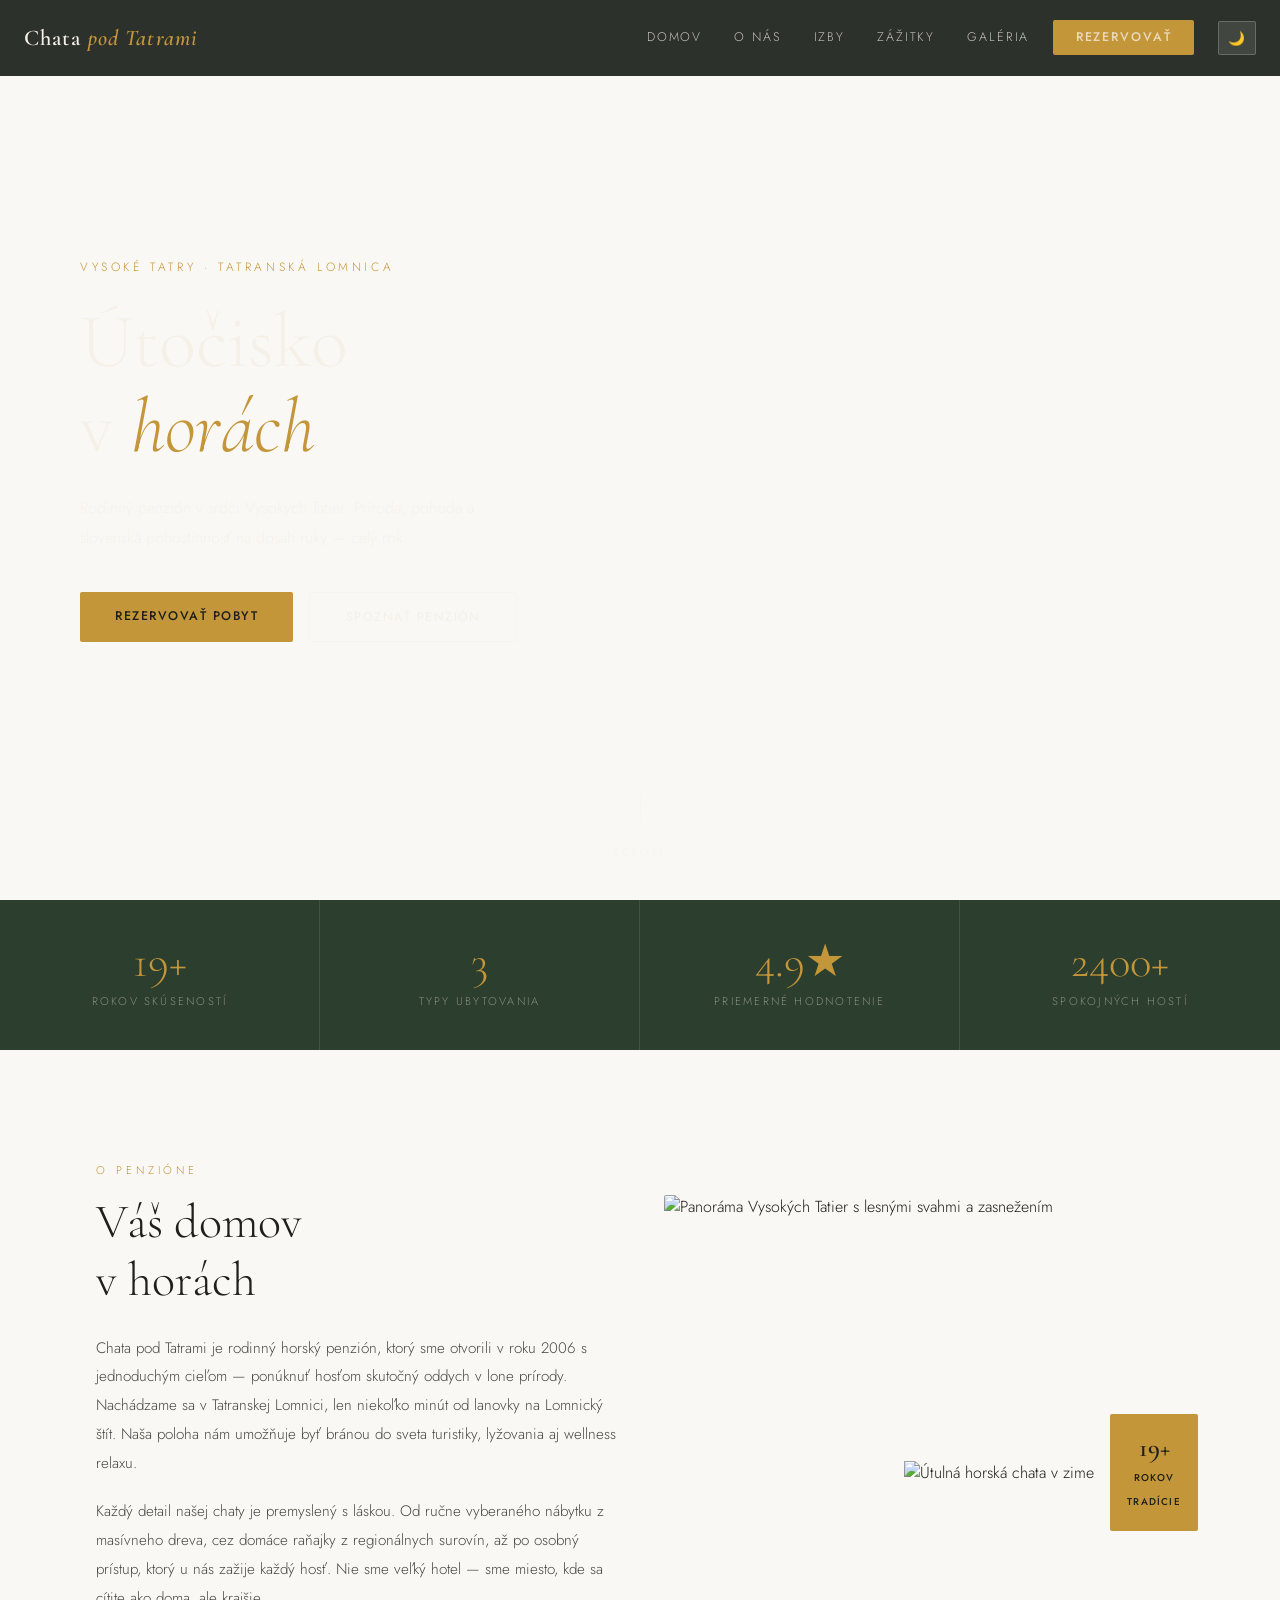
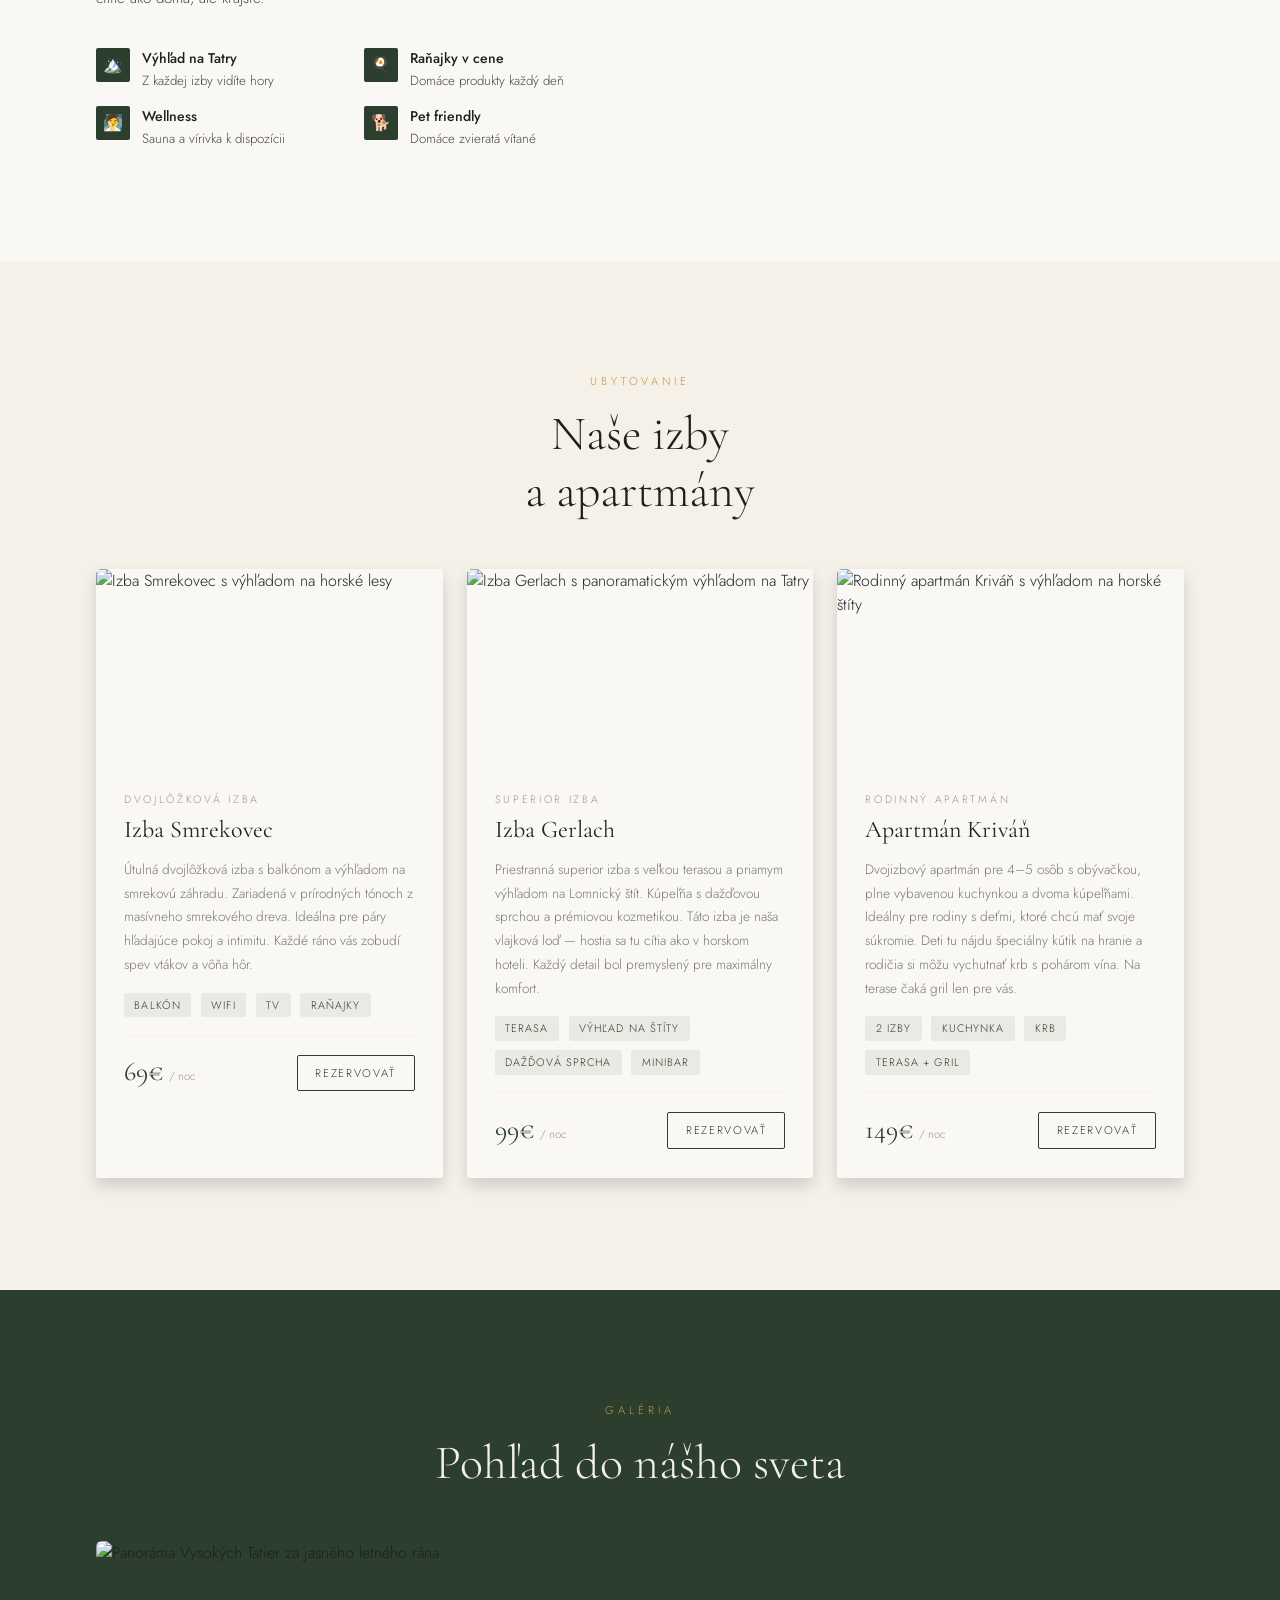
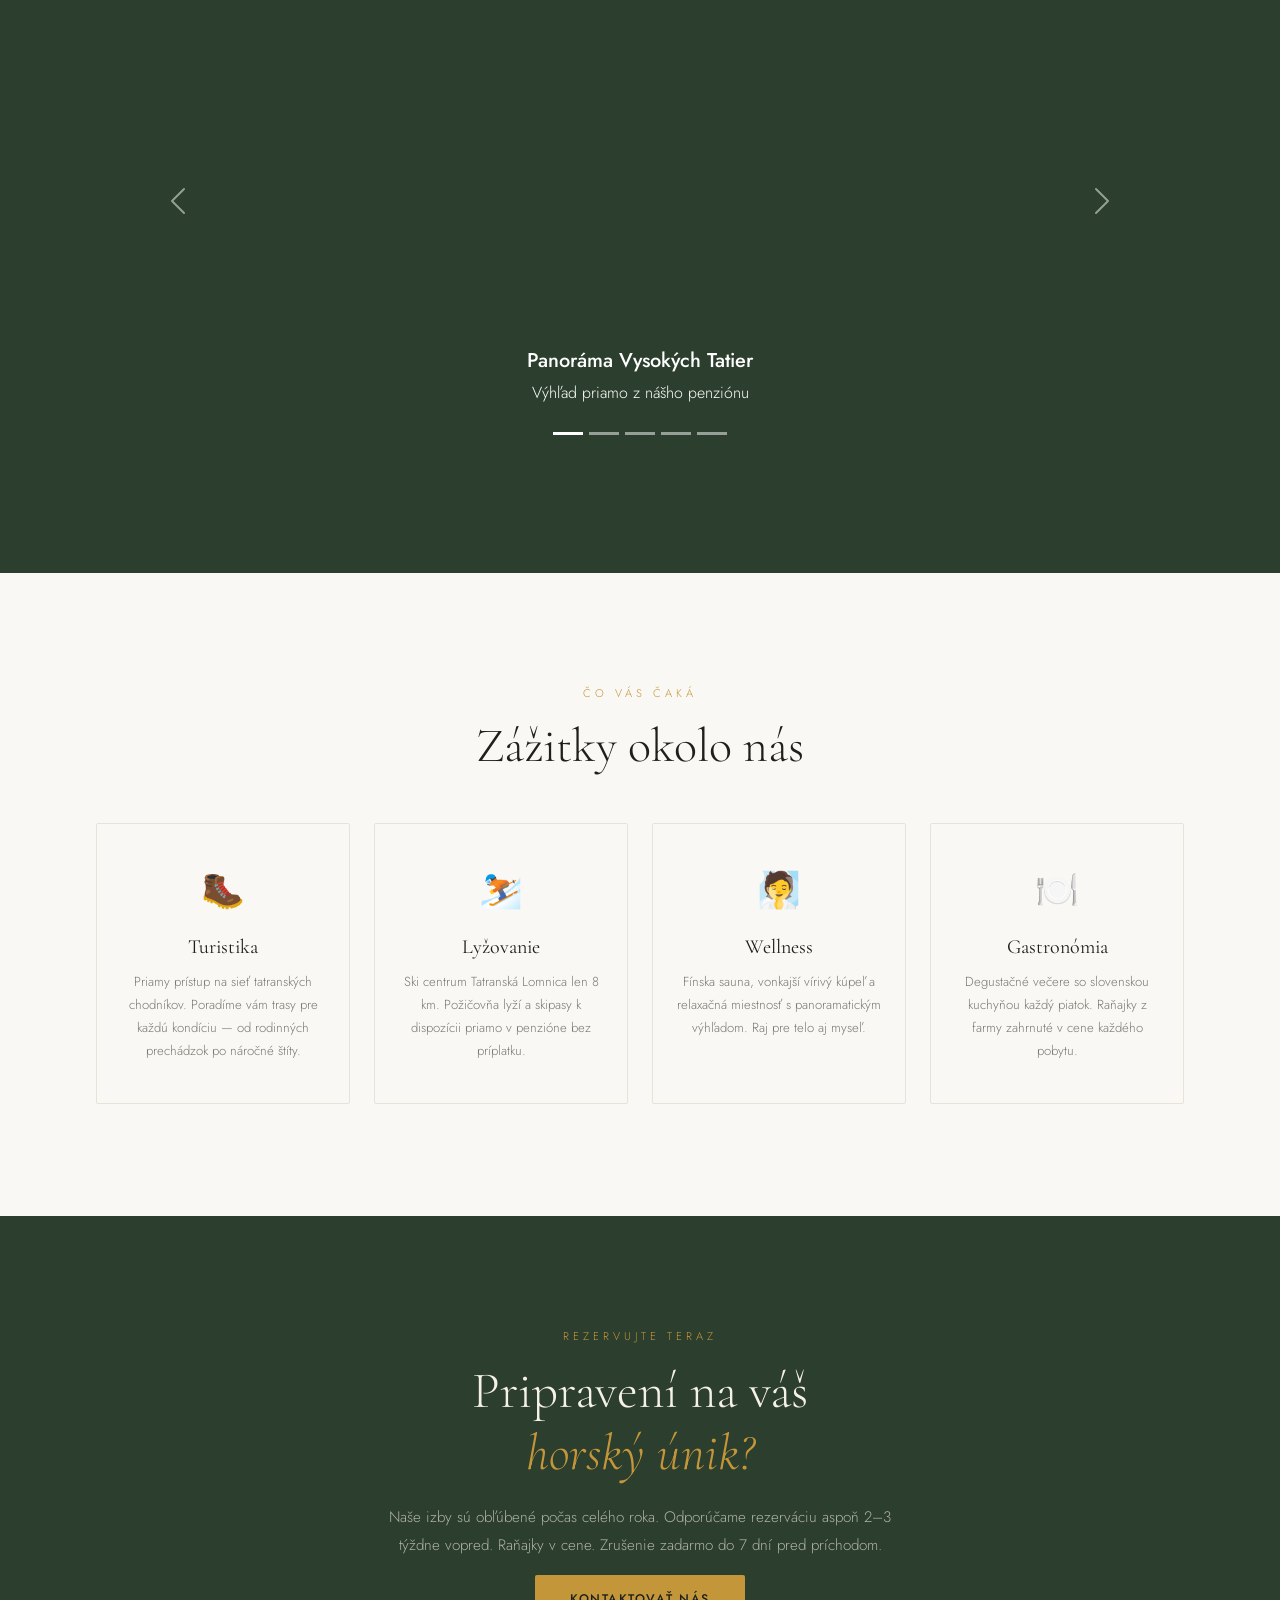
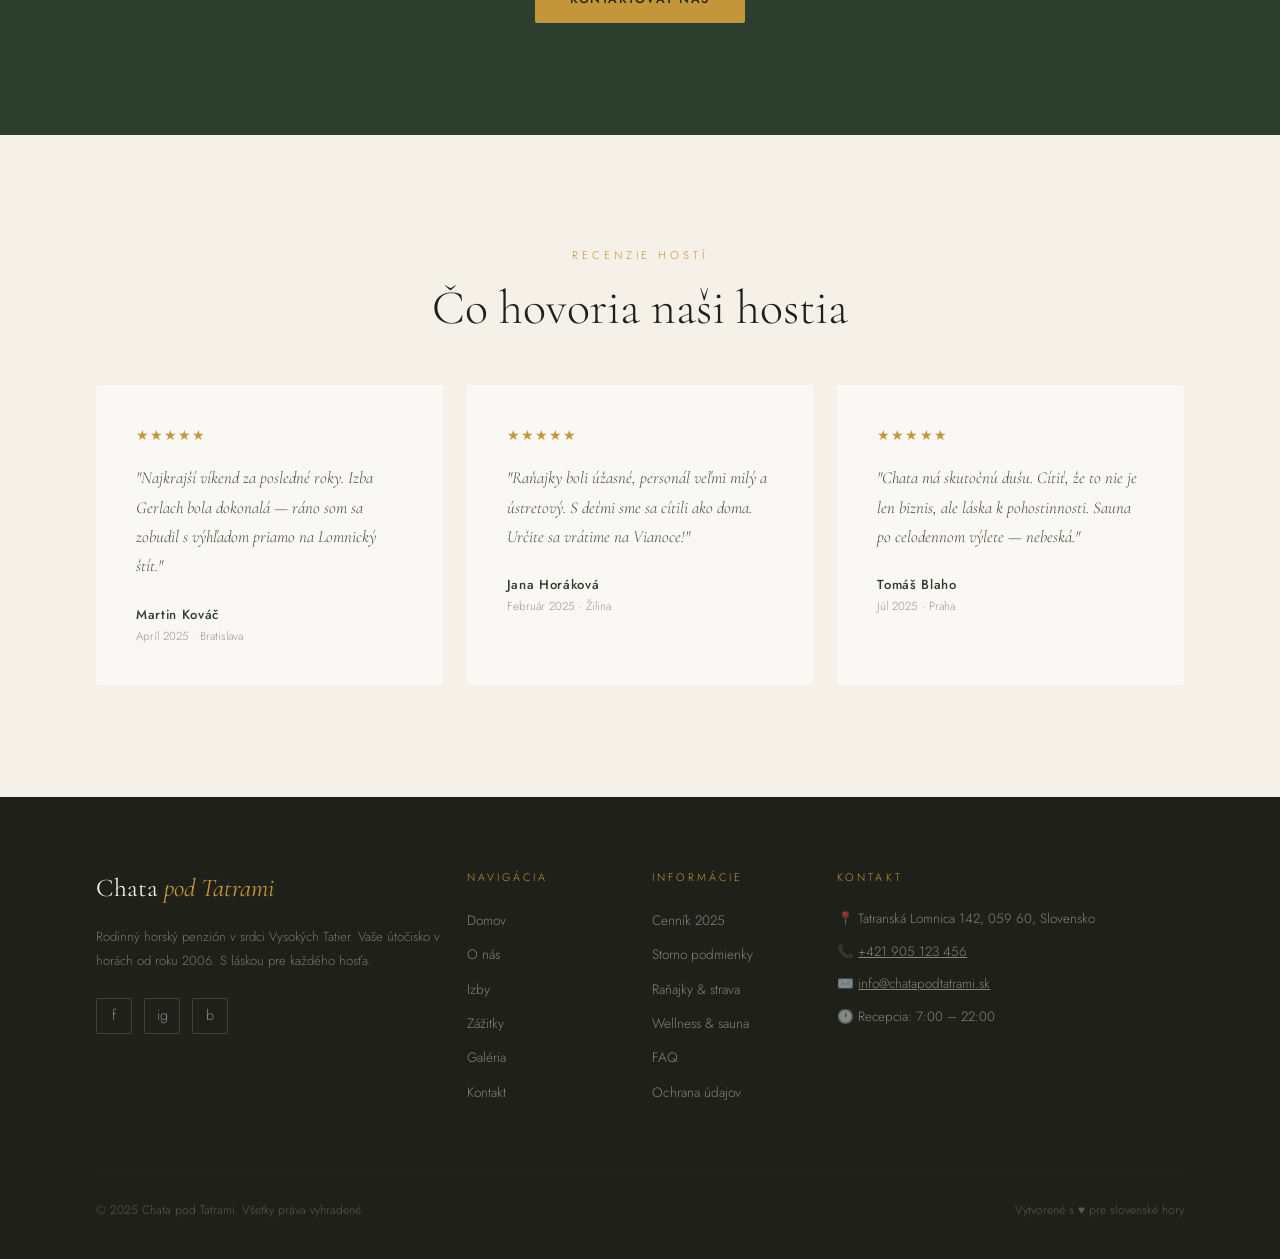
==== commit e839a3a3: "Add files via upload" ====
--- a/index.html
+++ b/index.html
@@ -1,405 +1,390 @@
 <!DOCTYPE html>
+
 <html lang="sk">
 <head>
-  <meta charset="UTF-8">
-  <meta name="viewport" content="width=device-width, initial-scale=1.0">
-  <meta name="description" content="Chata pod Tatrami — rodinný horský penzión v Tatranskej Lomnici. Ubytovanie, wellness a nezabudnuteľné zážitky v Vysokých Tatrách.">
-  <title>Chata pod Tatrami — Horský penzión</title>
-
-  <!-- Bootstrap 5 -->
-  <link href="https://cdn.jsdelivr.net/npm/bootstrap@5.3.3/dist/css/bootstrap.min.css" rel="stylesheet">
-  <!-- Google Fonts -->
-  <link href="https://fonts.googleapis.com/css2?family=Cormorant+Garamond:ital,wght@0,300;0,400;0,600;1,300;1,400&family=Jost:wght@300;400;500&display=swap" rel="stylesheet">
-  <!-- Custom CSS -->
-  <link rel="stylesheet" href="assets/css/style.css">
+<meta charset="utf-8"/>
+<meta content="width=device-width, initial-scale=1.0" name="viewport"/>
+<meta content="Chata pod Tatrami — rodinný horský penzión v Tatranskej Lomnici. Ubytovanie, wellness a nezabudnuteľné zážitky v Vysokých Tatrách." name="description"/>
+<title>Chata pod Tatrami — Horský penzión</title>
+<!-- Bootstrap 5 -->
+<link href="https://cdn.jsdelivr.net/npm/bootstrap@5.3.3/dist/css/bootstrap.min.css" rel="stylesheet"/>
+<!-- Google Fonts -->
+<link href="https://fonts.googleapis.com/css2?family=Cormorant+Garamond:ital,wght@0,300;0,400;0,600;1,300;1,400&amp;family=Jost:wght@300;400;500&amp;display=swap" rel="stylesheet"/>
+<!-- Custom CSS -->
+<link href="assets/css/style.css" rel="stylesheet"/>
 </head>
 <body>
-
 <!-- ========== NAVBAR ========== -->
 <nav class="navbar navbar-expand-lg fixed-top custom-navbar">
-  <div class="container-fluid px-4">
-    <a class="navbar-brand nav-logo" href="index.html">Chata <span>pod Tatrami</span></a>
-    <button class="navbar-toggler border-0" type="button" data-bs-toggle="collapse" data-bs-target="#mainNav" aria-controls="mainNav" aria-expanded="false" aria-label="Prepnúť navigáciu">
-      <span class="navbar-toggler-icon"></span>
-    </button>
-    <div class="collapse navbar-collapse" id="mainNav">
-      <ul class="navbar-nav ms-auto align-items-lg-center gap-lg-3">
-        <li class="nav-item"><a class="nav-link" href="index.html">Domov</a></li>
-        <li class="nav-item"><a class="nav-link" href="o-nas.html">O nás</a></li>
-        <li class="nav-item"><a class="nav-link" href="index.html#izby">Izby</a></li>
-        <li class="nav-item"><a class="nav-link" href="index.html#zazitky">Zážitky</a></li>
-        <li class="nav-item"><a class="nav-link" href="index.html#galeria">Galéria</a></li>
-        <li class="nav-item"><a class="nav-link nav-cta" href="kontakt.html">Rezervovať</a></li>
-        <!-- Dark mode toggle -->
-        <li class="nav-item">
-          <button class="btn btn-sm dark-toggle ms-2" id="darkModeBtn" aria-label="Prepnúť tmavý režim">🌙</button>
-        </li>
-      </ul>
-    </div>
-  </div>
+<div class="container-fluid px-4">
+<a class="navbar-brand nav-logo" href="index.html">Chata <span>pod Tatrami</span></a>
+<button aria-controls="mainNav" aria-expanded="false" aria-label="Prepnúť navigáciu" class="navbar-toggler border-0" data-bs-target="#mainNav" data-bs-toggle="collapse" type="button">
+<span class="navbar-toggler-icon"></span>
+</button>
+<div class="collapse navbar-collapse" id="mainNav">
+<ul class="navbar-nav ms-auto align-items-lg-center gap-lg-3">
+<li class="nav-item"><a class="nav-link" href="index.html">Domov</a></li>
+<li class="nav-item"><a class="nav-link" href="o-nas.html">O nás</a></li>
+<li class="nav-item"><a class="nav-link" href="index.html#izby">Izby</a></li>
+<li class="nav-item"><a class="nav-link" href="index.html#zazitky">Zážitky</a></li>
+<li class="nav-item"><a class="nav-link" href="index.html#galeria">Galéria</a></li>
+<li class="nav-item"><a class="nav-link nav-cta" href="kontakt.html">Rezervovať</a></li>
+<!-- Dark mode toggle -->
+<li class="nav-item">
+<button aria-label="Prepnúť tmavý režim" class="btn btn-sm dark-toggle ms-2" id="darkModeBtn">🌙</button>
+</li>
+</ul>
+</div>
+</div>
 </nav>
-
 <!-- ========== HERO ========== -->
 <header class="hero" id="domov">
-  <div class="hero-bg"></div>
-  <div class="hero-content">
-    <p class="hero-eyebrow">Vysoké Tatry · Tatranská Lomnica</p>
-    <h1>Útočisko<br>v <em>horách</em></h1>
-    <p class="hero-desc">Rodinný penzión v srdci Vysokých Tatier. Príroda, pohoda a slovenská pohostinnosť na dosah ruky — celý rok.</p>
-    <div class="hero-buttons">
-      <a href="kontakt.html" class="btn-primary">Rezervovať pobyt</a>
-      <a href="o-nas.html" class="btn-outline">Spoznať penzión</a>
-    </div>
-  </div>
-  <div class="hero-scroll-indicator">
-    <div class="scroll-line"></div>
-    <span>Scroll</span>
-  </div>
+<div class="hero-bg" style="background-image: url('https://climb2change.pl/wp-content/uploads/2023/04/tatry-wiosna.jpg'); background-size:cover; background-position:center;"></div>
+<div class="hero-content">
+<p class="hero-eyebrow">Vysoké Tatry · Tatranská Lomnica</p>
+<h1>Útočisko<br/>v <em>horách</em></h1>
+<p class="hero-desc">Rodinný penzión v srdci Vysokých Tatier. Príroda, pohoda a slovenská pohostinnosť na dosah ruky — celý rok.</p>
+<div class="hero-buttons">
+<a class="btn-primary" href="kontakt.html">Rezervovať pobyt</a>
+<a class="btn-outline" href="o-nas.html">Spoznať penzión</a>
+</div>
+</div>
+<div class="hero-scroll-indicator">
+<div class="scroll-line"></div>
+<span>Scroll</span>
+</div>
 </header>
-
 <!-- ========== STATS STRIP ========== -->
 <div class="stats-strip">
-  <div class="stat-item"><span class="stat-number">19+</span><span class="stat-label">Rokov skúseností</span></div>
-  <div class="stat-item"><span class="stat-number">3</span><span class="stat-label">Typy ubytovania</span></div>
-  <div class="stat-item"><span class="stat-number">4.9★</span><span class="stat-label">Priemerné hodnotenie</span></div>
-  <div class="stat-item"><span class="stat-number">2400+</span><span class="stat-label">Spokojných hostí</span></div>
-</div>
-
+<div class="stat-item"><span class="stat-number">19+</span><span class="stat-label">Rokov skúseností</span></div>
+<div class="stat-item"><span class="stat-number">3</span><span class="stat-label">Typy ubytovania</span></div>
+<div class="stat-item"><span class="stat-number">4.9★</span><span class="stat-label">Priemerné hodnotenie</span></div>
+<div class="stat-item"><span class="stat-number">2400+</span><span class="stat-label">Spokojných hostí</span></div>
+</div>
 <!-- ========== O TÉME ========== -->
 <section class="section" id="o-nas">
-  <div class="container-fluid px-lg-5">
-    <div class="row align-items-center g-5">
-      <div class="col-12 col-md-6">
-        <div class="about-text">
-          <span class="section-tag">O penzióne</span>
-          <h2 class="section-title">Váš domov<br>v horách</h2>
-          <p>Chata pod Tatrami je rodinný horský penzión, ktorý sme otvorili v roku 2006 s jednoduchým cieľom — ponúknuť hosťom skutočný oddych v lone prírody. Nachádzame sa v Tatranskej Lomnici, len niekoľko minút od lanovky na Lomnický štít. Naša poloha nám umožňuje byť bránou do sveta turistiky, lyžovania aj wellness relaxu.</p>
-          <p>Každý detail našej chaty je premyslený s láskou. Od ručne vyberaného nábytku z masívneho dreva, cez domáce raňajky z regionálnych surovín, až po osobný prístup, ktorý u nás zažije každý hosť. Nie sme veľký hotel — sme miesto, kde sa cítite ako doma, ale krajšie.</p>
-          <div class="about-features row g-3 mt-2">
-            <div class="col-6">
-              <div class="feature-item">
-                <div class="feature-icon">🏔️</div>
-                <div class="feature-label"><strong>Výhľad na Tatry</strong>Z každej izby vidíte hory</div>
-              </div>
-            </div>
-            <div class="col-6">
-              <div class="feature-item">
-                <div class="feature-icon">🍳</div>
-                <div class="feature-label"><strong>Raňajky v cene</strong>Domáce produkty každý deň</div>
-              </div>
-            </div>
-            <div class="col-6">
-              <div class="feature-item">
-                <div class="feature-icon">🧖</div>
-                <div class="feature-label"><strong>Wellness</strong>Sauna a vírivka k dispozícii</div>
-              </div>
-            </div>
-            <div class="col-6">
-              <div class="feature-item">
-                <div class="feature-icon">🐕</div>
-                <div class="feature-label"><strong>Pet friendly</strong>Domáce zvieratá vítané</div>
-              </div>
-            </div>
-          </div>
-        </div>
-      </div>
-      <div class="col-12 col-md-6">
-        <div class="about-images">
-          <img class="img-main" src="https://images.unsplash.com/photo-1501854140801-50d01698950b?w=800&q=80" alt="Panoráma Vysokých Tatier s lesnými svahmi a zasnežením">
-          <img class="img-accent" src="https://images.unsplash.com/photo-1542314831-068cd1dbfeeb?w=500&q=80" alt="Útulná horská chata v zime">
-          <div class="img-badge"><span class="badge-num">19+</span><span class="badge-text">rokov<br>tradície</span></div>
-        </div>
-      </div>
-    </div>
-  </div>
-</section>
-
+<div class="container-fluid px-lg-5">
+<div class="row align-items-center g-5">
+<div class="col-12 col-md-6">
+<div class="about-text">
+<span class="section-tag">O penzióne</span>
+<h2 class="section-title">Váš domov<br/>v horách</h2>
+<p>Chata pod Tatrami je rodinný horský penzión, ktorý sme otvorili v roku 2006 s jednoduchým cieľom — ponúknuť hosťom skutočný oddych v lone prírody. Nachádzame sa v Tatranskej Lomnici, len niekoľko minút od lanovky na Lomnický štít. Naša poloha nám umožňuje byť bránou do sveta turistiky, lyžovania aj wellness relaxu.</p>
+<p>Každý detail našej chaty je premyslený s láskou. Od ručne vyberaného nábytku z masívneho dreva, cez domáce raňajky z regionálnych surovín, až po osobný prístup, ktorý u nás zažije každý hosť. Nie sme veľký hotel — sme miesto, kde sa cítite ako doma, ale krajšie.</p>
+<div class="about-features row g-3 mt-2">
+<div class="col-6">
+<div class="feature-item">
+<div class="feature-icon">🏔️</div>
+<div class="feature-label"><strong>Výhľad na Tatry</strong>Z každej izby vidíte hory</div>
+</div>
+</div>
+<div class="col-6">
+<div class="feature-item">
+<div class="feature-icon">🍳</div>
+<div class="feature-label"><strong>Raňajky v cene</strong>Domáce produkty každý deň</div>
+</div>
+</div>
+<div class="col-6">
+<div class="feature-item">
+<div class="feature-icon">🧖</div>
+<div class="feature-label"><strong>Wellness</strong>Sauna a vírivka k dispozícii</div>
+</div>
+</div>
+<div class="col-6">
+<div class="feature-item">
+<div class="feature-icon">🐕</div>
+<div class="feature-label"><strong>Pet friendly</strong>Domáce zvieratá vítané</div>
+</div>
+</div>
+</div>
+</div>
+</div>
+<div class="col-12 col-md-6">
+<div class="about-images">
+<img alt="Panoráma Vysokých Tatier s lesnými svahmi a zasnežením" class="img-main" src="https://www.legendarium.info/content/images/t/tatry-vodopad-skok2_full.jpg"/>
+<img alt="Útulná horská chata v zime" class="img-accent" src="https://www.hotelhills.sk/wp-content/uploads/2025/03/Hotel_Hills_1000x650_29-800x650.jpeg"/>
+<div class="img-badge"><span class="badge-num">19+</span><span class="badge-text">rokov<br/>tradície</span></div>
+</div>
+</div>
+</div>
+</div>
+</section>
 <!-- ========== KARTY — IZBY (Bootstrap Grid + ratio-16x9) ========== -->
 <section class="section bg-cream" id="izby">
-  <div class="container-fluid px-lg-5">
-    <div class="rooms-header text-center mb-5">
-      <span class="section-tag">Ubytovanie</span>
-      <h2 class="section-title">Naše izby<br>a apartmány</h2>
-    </div>
-    <div class="row g-4">
-
-      <!-- Karta 1 -->
-      <div class="col-12 col-md-6 col-lg-4">
-        <div class="card room-card shadow h-100">
-          <div class="ratio ratio-16x9">
-            <img src="https://images.unsplash.com/photo-1501854140801-50d01698950b?w=800&q=80" class="card-img-top object-fit-cover" alt="Izba Smrekovec s výhľadom na horské lesy">
-          </div>
-          <div class="card-body room-info">
-            <span class="room-type">Dvojlôžková izba</span>
-            <h3 class="room-name">Izba Smrekovec</h3>
-            <p class="card-text room-desc">Útulná dvojlôžková izba s balkónom a výhľadom na smrekovú záhradu. Zariadená v prírodných tónoch z masívneho smrekového dreva. Ideálna pre páry hľadajúce pokoj a intimitu. Každé ráno vás zobudí spev vtákov a vôňa hôr.</p>
-            <div class="room-amenities mb-3">
-              <span class="amenity-tag">Balkón</span>
-              <span class="amenity-tag">WiFi</span>
-              <span class="amenity-tag">TV</span>
-              <span class="amenity-tag">Raňajky</span>
-            </div>
-            <div class="room-footer">
-              <div class="room-price">69€ <span>/ noc</span></div>
-              <a href="kontakt.html" class="room-btn">Rezervovať</a>
-            </div>
-          </div>
-        </div>
-      </div>
-
-      <!-- Karta 2 -->
-      <div class="col-12 col-md-6 col-lg-4">
-        <div class="card room-card shadow h-100">
-          <div class="ratio ratio-16x9">
-            <img src="https://images.unsplash.com/photo-1455587734955-081b22074882?w=800&q=80" class="card-img-top object-fit-cover" alt="Izba Gerlach s panoramatickým výhľadom na Tatry">
-          </div>
-          <div class="card-body room-info">
-            <span class="room-type">Superior izba</span>
-            <h3 class="room-name">Izba Gerlach</h3>
-            <p class="card-text room-desc">Priestranná superior izba s veľkou terasou a priamym výhľadom na Lomnický štít. Kúpeľňa s dažďovou sprchou a prémiovou kozmetikou. Táto izba je naša vlajková loď — hostia sa tu cítia ako v horskom hoteli. Každý detail bol premyslený pre maximálny komfort.</p>
-            <div class="room-amenities mb-3">
-              <span class="amenity-tag">Terasa</span>
-              <span class="amenity-tag">Výhľad na štíty</span>
-              <span class="amenity-tag">Dažďová sprcha</span>
-              <span class="amenity-tag">Minibar</span>
-            </div>
-            <div class="room-footer">
-              <div class="room-price">99€ <span>/ noc</span></div>
-              <a href="kontakt.html" class="room-btn">Rezervovať</a>
-            </div>
-          </div>
-        </div>
-      </div>
-
-      <!-- Karta 3 -->
-      <div class="col-12 col-md-6 col-lg-4">
-        <div class="card room-card shadow h-100">
-          <div class="ratio ratio-16x9">
-            <img src="https://images.unsplash.com/photo-1449158743715-0a90ebb6d2d8?w=800&q=80" class="card-img-top object-fit-cover" alt="Rodinný apartmán Kriváň s výhľadom na horské štíty">
-          </div>
-          <div class="card-body room-info">
-            <span class="room-type">Rodinný apartmán</span>
-            <h3 class="room-name">Apartmán Kriváň</h3>
-            <p class="card-text room-desc">Dvojizbový apartmán pre 4–5 osôb s obývačkou, plne vybavenou kuchynkou a dvoma kúpeľňami. Ideálny pre rodiny s deťmi, ktoré chcú mať svoje súkromie. Deti tu nájdu špeciálny kútik na hranie a rodičia si môžu vychutnať krb s pohárom vína. Na terase čaká gril len pre vás.</p>
-            <div class="room-amenities mb-3">
-              <span class="amenity-tag">2 izby</span>
-              <span class="amenity-tag">Kuchynka</span>
-              <span class="amenity-tag">Krb</span>
-              <span class="amenity-tag">Terasa + gril</span>
-            </div>
-            <div class="room-footer">
-              <div class="room-price">149€ <span>/ noc</span></div>
-              <a href="kontakt.html" class="room-btn">Rezervovať</a>
-            </div>
-          </div>
-        </div>
-      </div>
-
-    </div>
-  </div>
-</section>
-
+<div class="container-fluid px-lg-5">
+<div class="rooms-header text-center mb-5">
+<span class="section-tag">Ubytovanie</span>
+<h2 class="section-title">Naše izby<br/>a apartmány</h2>
+</div>
+<div class="row g-4">
+<!-- Karta 1 -->
+<div class="col-12 col-md-6 col-lg-4">
+<div class="card room-card shadow h-100">
+<div class="ratio ratio-16x9">
+<img alt="Izba Smrekovec s výhľadom na horské lesy" class="card-img-top object-fit-cover" src="https://images.hauzi.com/700/85/lvb45i85.jpg"/>
+</div>
+<div class="card-body room-info">
+<span class="room-type">Dvojlôžková izba</span>
+<h3 class="room-name">Izba Smrekovec</h3>
+<p class="card-text room-desc">Útulná dvojlôžková izba s balkónom a výhľadom na smrekovú záhradu. Zariadená v prírodných tónoch z masívneho smrekového dreva. Ideálna pre páry hľadajúce pokoj a intimitu. Každé ráno vás zobudí spev vtákov a vôňa hôr.</p>
+<div class="room-amenities mb-3">
+<span class="amenity-tag">Balkón</span>
+<span class="amenity-tag">WiFi</span>
+<span class="amenity-tag">TV</span>
+<span class="amenity-tag">Raňajky</span>
+</div>
+<div class="room-footer">
+<div class="room-price">69€ <span>/ noc</span></div>
+<a class="room-btn" href="kontakt.html">Rezervovať</a>
+</div>
+</div>
+</div>
+</div>
+<!-- Karta 2 -->
+<div class="col-12 col-md-6 col-lg-4">
+<div class="card room-card shadow h-100">
+<div class="ratio ratio-16x9">
+<img alt="Izba Gerlach s panoramatickým výhľadom na Tatry" class="card-img-top object-fit-cover" src="https://cf.bstatic.com/xdata/images/hotel/max1024x768/816632192.webp?k=79d68e23154aa5db597e154b0c6a63d1cd07d00f5e38ca226143cb42994c8951&o="/>
+</div>
+<div class="card-body room-info">
+<span class="room-type">Superior izba</span>
+<h3 class="room-name">Izba Gerlach</h3>
+<p class="card-text room-desc">Priestranná superior izba s veľkou terasou a priamym výhľadom na Lomnický štít. Kúpeľňa s dažďovou sprchou a prémiovou kozmetikou. Táto izba je naša vlajková loď — hostia sa tu cítia ako v horskom hoteli. Každý detail bol premyslený pre maximálny komfort.</p>
+<div class="room-amenities mb-3">
+<span class="amenity-tag">Terasa</span>
+<span class="amenity-tag">Výhľad na štíty</span>
+<span class="amenity-tag">Dažďová sprcha</span>
+<span class="amenity-tag">Minibar</span>
+</div>
+<div class="room-footer">
+<div class="room-price">99€ <span>/ noc</span></div>
+<a class="room-btn" href="kontakt.html">Rezervovať</a>
+</div>
+</div>
+</div>
+</div>
+<!-- Karta 3 -->
+<div class="col-12 col-md-6 col-lg-4">
+<div class="card room-card shadow h-100">
+<div class="ratio ratio-16x9">
+<img alt="Rodinný apartmán Kriváň s výhľadom na horské štíty" class="card-img-top object-fit-cover" src="https://www.hotelhills.sk/wp-content/uploads/2025/03/Hotel_Hills_1000x650_29-800x650.jpeg"/>
+</div>
+<div class="card-body room-info">
+<span class="room-type">Rodinný apartmán</span>
+<h3 class="room-name">Apartmán Kriváň</h3>
+<p class="card-text room-desc">Dvojizbový apartmán pre 4–5 osôb s obývačkou, plne vybavenou kuchynkou a dvoma kúpeľňami. Ideálny pre rodiny s deťmi, ktoré chcú mať svoje súkromie. Deti tu nájdu špeciálny kútik na hranie a rodičia si môžu vychutnať krb s pohárom vína. Na terase čaká gril len pre vás.</p>
+<div class="room-amenities mb-3">
+<span class="amenity-tag">2 izby</span>
+<span class="amenity-tag">Kuchynka</span>
+<span class="amenity-tag">Krb</span>
+<span class="amenity-tag">Terasa + gril</span>
+</div>
+<div class="room-footer">
+<div class="room-price">149€ <span>/ noc</span></div>
+<a class="room-btn" href="kontakt.html">Rezervovať</a>
+</div>
+</div>
+</div>
+</div>
+</div>
+</div>
+</section>
 <!-- ========== CAROUSEL — GALÉRIA ========== -->
 <section class="section bg-pine" id="galeria">
-  <div class="container-fluid px-lg-5">
-    <div class="text-center mb-5">
-      <span class="section-tag" style="color:var(--gold);">Galéria</span>
-      <h2 class="section-title" style="color:var(--cream);">Pohľad do nášho sveta</h2>
-    </div>
-    <div id="mainCarousel" class="carousel slide carousel-fade" data-bs-ride="carousel">
-      <div class="carousel-indicators">
-        <button type="button" data-bs-target="#mainCarousel" data-bs-slide-to="0" class="active" aria-current="true" aria-label="Snímka 1"></button>
-        <button type="button" data-bs-target="#mainCarousel" data-bs-slide-to="1" aria-label="Snímka 2"></button>
-        <button type="button" data-bs-target="#mainCarousel" data-bs-slide-to="2" aria-label="Snímka 3"></button>
-        <button type="button" data-bs-target="#mainCarousel" data-bs-slide-to="3" aria-label="Snímka 4"></button>
-        <button type="button" data-bs-target="#mainCarousel" data-bs-slide-to="4" aria-label="Snímka 5"></button>
-      </div>
-      <div class="carousel-inner rounded-2">
-        <div class="carousel-item active">
-          <img src="https://images.unsplash.com/photo-1476514525535-07fb3b4ae5f1?w=1400&q=85" class="d-block w-100 carousel-img" alt="Panoráma Vysokých Tatier za jasného letného rána">
-          <div class="carousel-caption d-none d-md-block">
-            <h5>Panoráma Vysokých Tatier</h5>
-            <p>Výhľad priamo z nášho penziónu</p>
-          </div>
-        </div>
-        <div class="carousel-item">
-          <img src="https://images.unsplash.com/photo-1520250497591-112f2f40a3f4?w=1400&q=85" class="d-block w-100 carousel-img" alt="Útulná horská chata s drevenou terasou a výhľadom">
-          <div class="carousel-caption d-none d-md-block">
-            <h5>Naše izby</h5>
-            <p>Každá izba je originál</p>
-          </div>
-        </div>
-        <div class="carousel-item">
-          <img src="https://images.unsplash.com/photo-1414235077428-338989a2e8c0?w=1400&q=85" class="d-block w-100 carousel-img" alt="Domáce raňajky z čerstvých regionálnych surovín">
-          <div class="carousel-caption d-none d-md-block">
-            <h5>Domáca kuchyňa</h5>
-            <p>Raňajky z farmy každý deň</p>
-          </div>
-        </div>
-        <div class="carousel-item">
-          <img src="https://images.unsplash.com/photo-1464822759023-fed622ff2c3b?w=1400&q=85" class="d-block w-100 carousel-img" alt="Horské tatranské štíty pokryté snehom">
-          <div class="carousel-caption d-none d-md-block">
-            <h5>Okolie penziónu</h5>
-            <p>Tatranská príroda na dosah</p>
-          </div>
-        </div>
-        <div class="carousel-item">
-          <img src="https://images.unsplash.com/photo-1551882547-ff40c63fe5fa?w=1400&q=85" class="d-block w-100 carousel-img" alt="Zasnežené tatranské štíty v zimnom období">
-          <div class="carousel-caption d-none d-md-block">
-            <h5>Zimná sezóna</h5>
-            <p>Lyžovanie, sauna a relax</p>
-          </div>
-        </div>
-      </div>
-      <button class="carousel-control-prev" type="button" data-bs-target="#mainCarousel" data-bs-slide="prev">
-        <span class="carousel-control-prev-icon" aria-hidden="true"></span>
-        <span class="visually-hidden">Predchádzajúca</span>
-      </button>
-      <button class="carousel-control-next" type="button" data-bs-target="#mainCarousel" data-bs-slide="next">
-        <span class="carousel-control-next-icon" aria-hidden="true"></span>
-        <span class="visually-hidden">Nasledujúca</span>
-      </button>
-    </div>
-  </div>
-</section>
-
+<div class="container-fluid px-lg-5">
+<div class="text-center mb-5">
+<span class="section-tag" style="color:var(--gold);">Galéria</span>
+<h2 class="section-title" style="color:var(--cream);">Pohľad do nášho sveta</h2>
+</div>
+<div class="carousel slide carousel-fade" data-bs-ride="carousel" id="mainCarousel">
+<div class="carousel-indicators">
+<button aria-current="true" aria-label="Snímka 1" class="active" data-bs-slide-to="0" data-bs-target="#mainCarousel" type="button"></button>
+<button aria-label="Snímka 2" data-bs-slide-to="1" data-bs-target="#mainCarousel" type="button"></button>
+<button aria-label="Snímka 3" data-bs-slide-to="2" data-bs-target="#mainCarousel" type="button"></button>
+<button aria-label="Snímka 4" data-bs-slide-to="3" data-bs-target="#mainCarousel" type="button"></button>
+<button aria-label="Snímka 5" data-bs-slide-to="4" data-bs-target="#mainCarousel" type="button"></button>
+</div>
+<div class="carousel-inner rounded-2">
+<div class="carousel-item active">
+<img alt="Panoráma Vysokých Tatier za jasného letného rána" class="d-block w-100 carousel-img" src="https://kamnahory.sk/images/pr/ako_si_uzit_tatry_front.jpg"/>
+<div class="carousel-caption d-none d-md-block">
+<h5>Panoráma Vysokých Tatier</h5>
+<p>Výhľad priamo z nášho penziónu</p>
+</div>
+</div>
+<div class="carousel-item">
+<img alt="Útulná horská chata s drevenou terasou a výhľadom" class="d-block w-100 carousel-img" src="https://images.hauzi.com/700/85/lvb45i85.jpg"/>
+<div class="carousel-caption d-none d-md-block">
+<h5>Naše izby</h5>
+<p>Každá izba je originál</p>
+</div>
+</div>
+<div class="carousel-item">
+<img alt="Domáce raňajky z čerstvých regionálnych surovín" class="d-block w-100 carousel-img" src="https://menucka.sk/magazin/wp-content/uploads/2021/07/tasteoftatry.png"/>
+<div class="carousel-caption d-none d-md-block">
+<h5>Domáca kuchyňa</h5>
+<p>Raňajky z farmy každý deň</p>
+</div>
+</div>
+<div class="carousel-item">
+<img alt="Horské tatranské štíty pokryté snehom" class="d-block w-100 carousel-img" src="https://regiontatry.sk/wp-content/uploads/2022/12/Hotel-Lomnica-wellness-e1683232029283.jpg"/>
+<div class="carousel-caption d-none d-md-block">
+<h5>Okolie penziónu</h5>
+<p>Tatranská príroda na dosah</p>
+</div>
+</div>
+<div class="carousel-item">
+<img alt="Zasnežené tatranské štíty v zimnom období" class="d-block w-100 carousel-img" src="https://obrazky.vysoke-tatry.travel/hotels/12604.jpg"/>
+<div class="carousel-caption d-none d-md-block">
+<h5>Zimná sezóna</h5>
+<p>Lyžovanie, sauna a relax</p>
+</div>
+</div>
+</div>
+<button class="carousel-control-prev" data-bs-slide="prev" data-bs-target="#mainCarousel" type="button">
+<span aria-hidden="true" class="carousel-control-prev-icon"></span>
+<span class="visually-hidden">Predchádzajúca</span>
+</button>
+<button class="carousel-control-next" data-bs-slide="next" data-bs-target="#mainCarousel" type="button">
+<span aria-hidden="true" class="carousel-control-next-icon"></span>
+<span class="visually-hidden">Nasledujúca</span>
+</button>
+</div>
+</div>
+</section>
 <!-- ========== ZÁŽITKY ========== -->
 <section class="section" id="zazitky">
-  <div class="container-fluid px-lg-5">
-    <div class="exp-intro text-center mb-5">
-      <span class="section-tag">Čo vás čaká</span>
-      <h2 class="section-title">Zážitky okolo nás</h2>
-    </div>
-    <div class="row g-4">
-      <div class="col-12 col-sm-6 col-lg-3">
-        <div class="exp-card text-center h-100">
-          <span class="exp-icon">🥾</span>
-          <h3 class="exp-title">Turistika</h3>
-          <p class="exp-text">Priamy prístup na sieť tatranských chodníkov. Poradíme vám trasy pre každú kondíciu — od rodinných prechádzok po náročné štíty.</p>
-        </div>
-      </div>
-      <div class="col-12 col-sm-6 col-lg-3">
-        <div class="exp-card text-center h-100">
-          <span class="exp-icon">⛷️</span>
-          <h3 class="exp-title">Lyžovanie</h3>
-          <p class="exp-text">Ski centrum Tatranská Lomnica len 8 km. Požičovňa lyží a skipasy k dispozícii priamo v penzióne bez príplatku.</p>
-        </div>
-      </div>
-      <div class="col-12 col-sm-6 col-lg-3">
-        <div class="exp-card text-center h-100">
-          <span class="exp-icon">🧖</span>
-          <h3 class="exp-title">Wellness</h3>
-          <p class="exp-text">Fínska sauna, vonkajší vírivý kúpeľ a relaxačná miestnosť s panoramatickým výhľadom. Raj pre telo aj myseľ.</p>
-        </div>
-      </div>
-      <div class="col-12 col-sm-6 col-lg-3">
-        <div class="exp-card text-center h-100">
-          <span class="exp-icon">🍽️</span>
-          <h3 class="exp-title">Gastronómia</h3>
-          <p class="exp-text">Degustačné večere so slovenskou kuchyňou každý piatok. Raňajky z farmy zahrnuté v cene každého pobytu.</p>
-        </div>
-      </div>
-    </div>
-  </div>
-</section>
-
+<div class="container-fluid px-lg-5">
+<div class="exp-intro text-center mb-5">
+<span class="section-tag">Čo vás čaká</span>
+<h2 class="section-title">Zážitky okolo nás</h2>
+</div>
+<div class="row g-4">
+<div class="col-12 col-sm-6 col-lg-3">
+<div class="exp-card text-center h-100">
+<span class="exp-icon">🥾</span>
+<h3 class="exp-title">Turistika</h3>
+<p class="exp-text">Priamy prístup na sieť tatranských chodníkov. Poradíme vám trasy pre každú kondíciu — od rodinných prechádzok po náročné štíty.</p>
+</div>
+</div>
+<div class="col-12 col-sm-6 col-lg-3">
+<div class="exp-card text-center h-100">
+<span class="exp-icon">⛷️</span>
+<h3 class="exp-title">Lyžovanie</h3>
+<p class="exp-text">Ski centrum Tatranská Lomnica len 8 km. Požičovňa lyží a skipasy k dispozícii priamo v penzióne bez príplatku.</p>
+</div>
+</div>
+<div class="col-12 col-sm-6 col-lg-3">
+<div class="exp-card text-center h-100">
+<span class="exp-icon">🧖</span>
+<h3 class="exp-title">Wellness</h3>
+<p class="exp-text">Fínska sauna, vonkajší vírivý kúpeľ a relaxačná miestnosť s panoramatickým výhľadom. Raj pre telo aj myseľ.</p>
+</div>
+</div>
+<div class="col-12 col-sm-6 col-lg-3">
+<div class="exp-card text-center h-100">
+<span class="exp-icon">🍽️</span>
+<h3 class="exp-title">Gastronómia</h3>
+<p class="exp-text">Degustačné večere so slovenskou kuchyňou každý piatok. Raňajky z farmy zahrnuté v cene každého pobytu.</p>
+</div>
+</div>
+</div>
+</div>
+</section>
 <!-- ========== CALL TO ACTION ========== -->
 <section class="cta-section">
-  <div class="cta-content">
-    <span class="section-tag" style="color:var(--gold);">Rezervujte teraz</span>
-    <h2>Pripravení na váš<br><em>horský únik?</em></h2>
-    <p>Naše izby sú obľúbené počas celého roka. Odporúčame rezerváciu aspoň 2–3 týždne vopred. Raňajky v cene. Zrušenie zadarmo do 7 dní pred príchodom.</p>
-    <a href="kontakt.html" class="btn-primary mt-3">Kontaktovať nás</a>
-  </div>
-</section>
-
+<div class="cta-content">
+<span class="section-tag" style="color:var(--gold);">Rezervujte teraz</span>
+<h2>Pripravení na váš<br/><em>horský únik?</em></h2>
+<p>Naše izby sú obľúbené počas celého roka. Odporúčame rezerváciu aspoň 2–3 týždne vopred. Raňajky v cene. Zrušenie zadarmo do 7 dní pred príchodom.</p>
+<a class="btn-primary mt-3" href="kontakt.html">Kontaktovať nás</a>
+</div>
+</section>
 <!-- ========== RECENZIE ========== -->
 <section class="section bg-cream" id="recenzie">
-  <div class="container-fluid px-lg-5">
-    <div class="text-center mb-5">
-      <span class="section-tag">Recenzie hostí</span>
-      <h2 class="section-title">Čo hovoria naši hostia</h2>
-    </div>
-    <div class="row g-4">
-      <div class="col-12 col-md-4">
-        <div class="testi-card h-100">
-          <div class="testi-stars">★★★★★</div>
-          <p class="testi-text">"Najkrajší víkend za posledné roky. Izba Gerlach bola dokonalá — ráno som sa zobudil s výhľadom priamo na Lomnický štít."</p>
-          <div class="testi-author">Martin Kováč</div>
-          <div class="testi-meta">Apríl 2025 · Bratislava</div>
-        </div>
-      </div>
-      <div class="col-12 col-md-4">
-        <div class="testi-card h-100">
-          <div class="testi-stars">★★★★★</div>
-          <p class="testi-text">"Raňajky boli úžasné, personál veľmi milý a ústretový. S deťmi sme sa cítili ako doma. Určite sa vrátime na Vianoce!"</p>
-          <div class="testi-author">Jana Horáková</div>
-          <div class="testi-meta">Február 2025 · Žilina</div>
-        </div>
-      </div>
-      <div class="col-12 col-md-4">
-        <div class="testi-card h-100">
-          <div class="testi-stars">★★★★★</div>
-          <p class="testi-text">"Chata má skutočnú dušu. Cítiť, že to nie je len biznis, ale láska k pohostinnosti. Sauna po celodennom výlete — nebeská."</p>
-          <div class="testi-author">Tomáš Blaho</div>
-          <div class="testi-meta">Júl 2025 · Praha</div>
-        </div>
-      </div>
-    </div>
-  </div>
-</section>
-
+<div class="container-fluid px-lg-5">
+<div class="text-center mb-5">
+<span class="section-tag">Recenzie hostí</span>
+<h2 class="section-title">Čo hovoria naši hostia</h2>
+</div>
+<div class="row g-4">
+<div class="col-12 col-md-4">
+<div class="testi-card h-100">
+<div class="testi-stars">★★★★★</div>
+<p class="testi-text">"Najkrajší víkend za posledné roky. Izba Gerlach bola dokonalá — ráno som sa zobudil s výhľadom priamo na Lomnický štít."</p>
+<div class="testi-author">Martin Kováč</div>
+<div class="testi-meta">Apríl 2025 · Bratislava</div>
+</div>
+</div>
+<div class="col-12 col-md-4">
+<div class="testi-card h-100">
+<div class="testi-stars">★★★★★</div>
+<p class="testi-text">"Raňajky boli úžasné, personál veľmi milý a ústretový. S deťmi sme sa cítili ako doma. Určite sa vrátime na Vianoce!"</p>
+<div class="testi-author">Jana Horáková</div>
+<div class="testi-meta">Február 2025 · Žilina</div>
+</div>
+</div>
+<div class="col-12 col-md-4">
+<div class="testi-card h-100">
+<div class="testi-stars">★★★★★</div>
+<p class="testi-text">"Chata má skutočnú dušu. Cítiť, že to nie je len biznis, ale láska k pohostinnosti. Sauna po celodennom výlete — nebeská."</p>
+<div class="testi-author">Tomáš Blaho</div>
+<div class="testi-meta">Júl 2025 · Praha</div>
+</div>
+</div>
+</div>
+</div>
+</section>
 <!-- ========== FOOTER ========== -->
 <footer>
-  <div class="container-fluid px-lg-5">
-    <div class="row g-4 mb-5">
-      <div class="col-12 col-lg-4">
-        <a href="index.html" class="footer-logo">Chata <span>pod Tatrami</span></a>
-        <p class="footer-desc">Rodinný horský penzión v srdci Vysokých Tatier. Vaše útočisko v horách od roku 2006. S láskou pre každého hosťa.</p>
-        <div class="footer-social">
-          <a href="#" class="social-btn" title="Facebook" aria-label="Facebook">f</a>
-          <a href="#" class="social-btn" title="Instagram" aria-label="Instagram">ig</a>
-          <a href="#" class="social-btn" title="Booking.com" aria-label="Booking.com">b</a>
-        </div>
-      </div>
-      <div class="col-6 col-lg-2">
-        <span class="footer-heading">Navigácia</span>
-        <ul class="footer-links">
-          <li><a href="index.html">Domov</a></li>
-          <li><a href="o-nas.html">O nás</a></li>
-          <li><a href="index.html#izby">Izby</a></li>
-          <li><a href="index.html#zazitky">Zážitky</a></li>
-          <li><a href="index.html#galeria">Galéria</a></li>
-          <li><a href="kontakt.html">Kontakt</a></li>
-        </ul>
-      </div>
-      <div class="col-6 col-lg-2">
-        <span class="footer-heading">Informácie</span>
-        <ul class="footer-links">
-          <li><a href="#">Cenník 2025</a></li>
-          <li><a href="#">Storno podmienky</a></li>
-          <li><a href="#">Raňajky & strava</a></li>
-          <li><a href="#">Wellness & sauna</a></li>
-          <li><a href="o-nas.html#faq">FAQ</a></li>
-          <li><a href="#">Ochrana údajov</a></li>
-        </ul>
-      </div>
-      <div class="col-12 col-lg-4">
-        <span class="footer-heading">Kontakt</span>
-        <div class="footer-contact-item">📍 Tatranská Lomnica 142, 059 60, Slovensko</div>
-        <div class="footer-contact-item">📞 <a href="tel:+421905123456" style="color:inherit;">+421 905 123 456</a></div>
-        <div class="footer-contact-item">✉️ <a href="mailto:info@chatapodtatrami.sk" style="color:inherit;">info@chatapodtatrami.sk</a></div>
-        <div class="footer-contact-item">🕐 Recepcia: 7:00 – 22:00</div>
-      </div>
-    </div>
-    <hr class="footer-divider">
-    <div class="footer-bottom">
-      <p class="footer-copy">© 2025 Chata pod Tatrami. Všetky práva vyhradené.</p>
-      <p class="footer-copy">Vytvorené s ♥ pre slovenské hory</p>
-    </div>
-  </div>
+<div class="container-fluid px-lg-5">
+<div class="row g-4 mb-5">
+<div class="col-12 col-lg-4">
+<a class="footer-logo" href="index.html">Chata <span>pod Tatrami</span></a>
+<p class="footer-desc">Rodinný horský penzión v srdci Vysokých Tatier. Vaše útočisko v horách od roku 2006. S láskou pre každého hosťa.</p>
+<div class="footer-social">
+<a aria-label="Facebook" class="social-btn" href="#" title="Facebook">f</a>
+<a aria-label="Instagram" class="social-btn" href="#" title="Instagram">ig</a>
+<a aria-label="Booking.com" class="social-btn" href="#" title="Booking.com">b</a>
+</div>
+</div>
+<div class="col-6 col-lg-2">
+<span class="footer-heading">Navigácia</span>
+<ul class="footer-links">
+<li><a href="index.html">Domov</a></li>
+<li><a href="o-nas.html">O nás</a></li>
+<li><a href="index.html#izby">Izby</a></li>
+<li><a href="index.html#zazitky">Zážitky</a></li>
+<li><a href="index.html#galeria">Galéria</a></li>
+<li><a href="kontakt.html">Kontakt</a></li>
+</ul>
+</div>
+<div class="col-6 col-lg-2">
+<span class="footer-heading">Informácie</span>
+<ul class="footer-links">
+<li><a href="#">Cenník 2025</a></li>
+<li><a href="#">Storno podmienky</a></li>
+<li><a href="#">Raňajky &amp; strava</a></li>
+<li><a href="#">Wellness &amp; sauna</a></li>
+<li><a href="o-nas.html#faq">FAQ</a></li>
+<li><a href="#">Ochrana údajov</a></li>
+</ul>
+</div>
+<div class="col-12 col-lg-4">
+<span class="footer-heading">Kontakt</span>
+<div class="footer-contact-item">📍 Tatranská Lomnica 142, 059 60, Slovensko</div>
+<div class="footer-contact-item">📞 <a href="tel:+421905123456" style="color:inherit;">+421 905 123 456</a></div>
+<div class="footer-contact-item">✉️ <a href="mailto:info@chatapodtatrami.sk" style="color:inherit;">info@chatapodtatrami.sk</a></div>
+<div class="footer-contact-item">🕐 Recepcia: 7:00 – 22:00</div>
+</div>
+</div>
+<hr class="footer-divider"/>
+<div class="footer-bottom">
+<p class="footer-copy">© 2025 Chata pod Tatrami. Všetky práva vyhradené.</p>
+<p class="footer-copy">Vytvorené s ♥ pre slovenské hory</p>
+</div>
+</div>
 </footer>
-
 <!-- Bootstrap JS -->
 <script src="https://cdn.jsdelivr.net/npm/bootstrap@5.3.3/dist/js/bootstrap.bundle.min.js"></script>
 <!-- Custom JS -->
